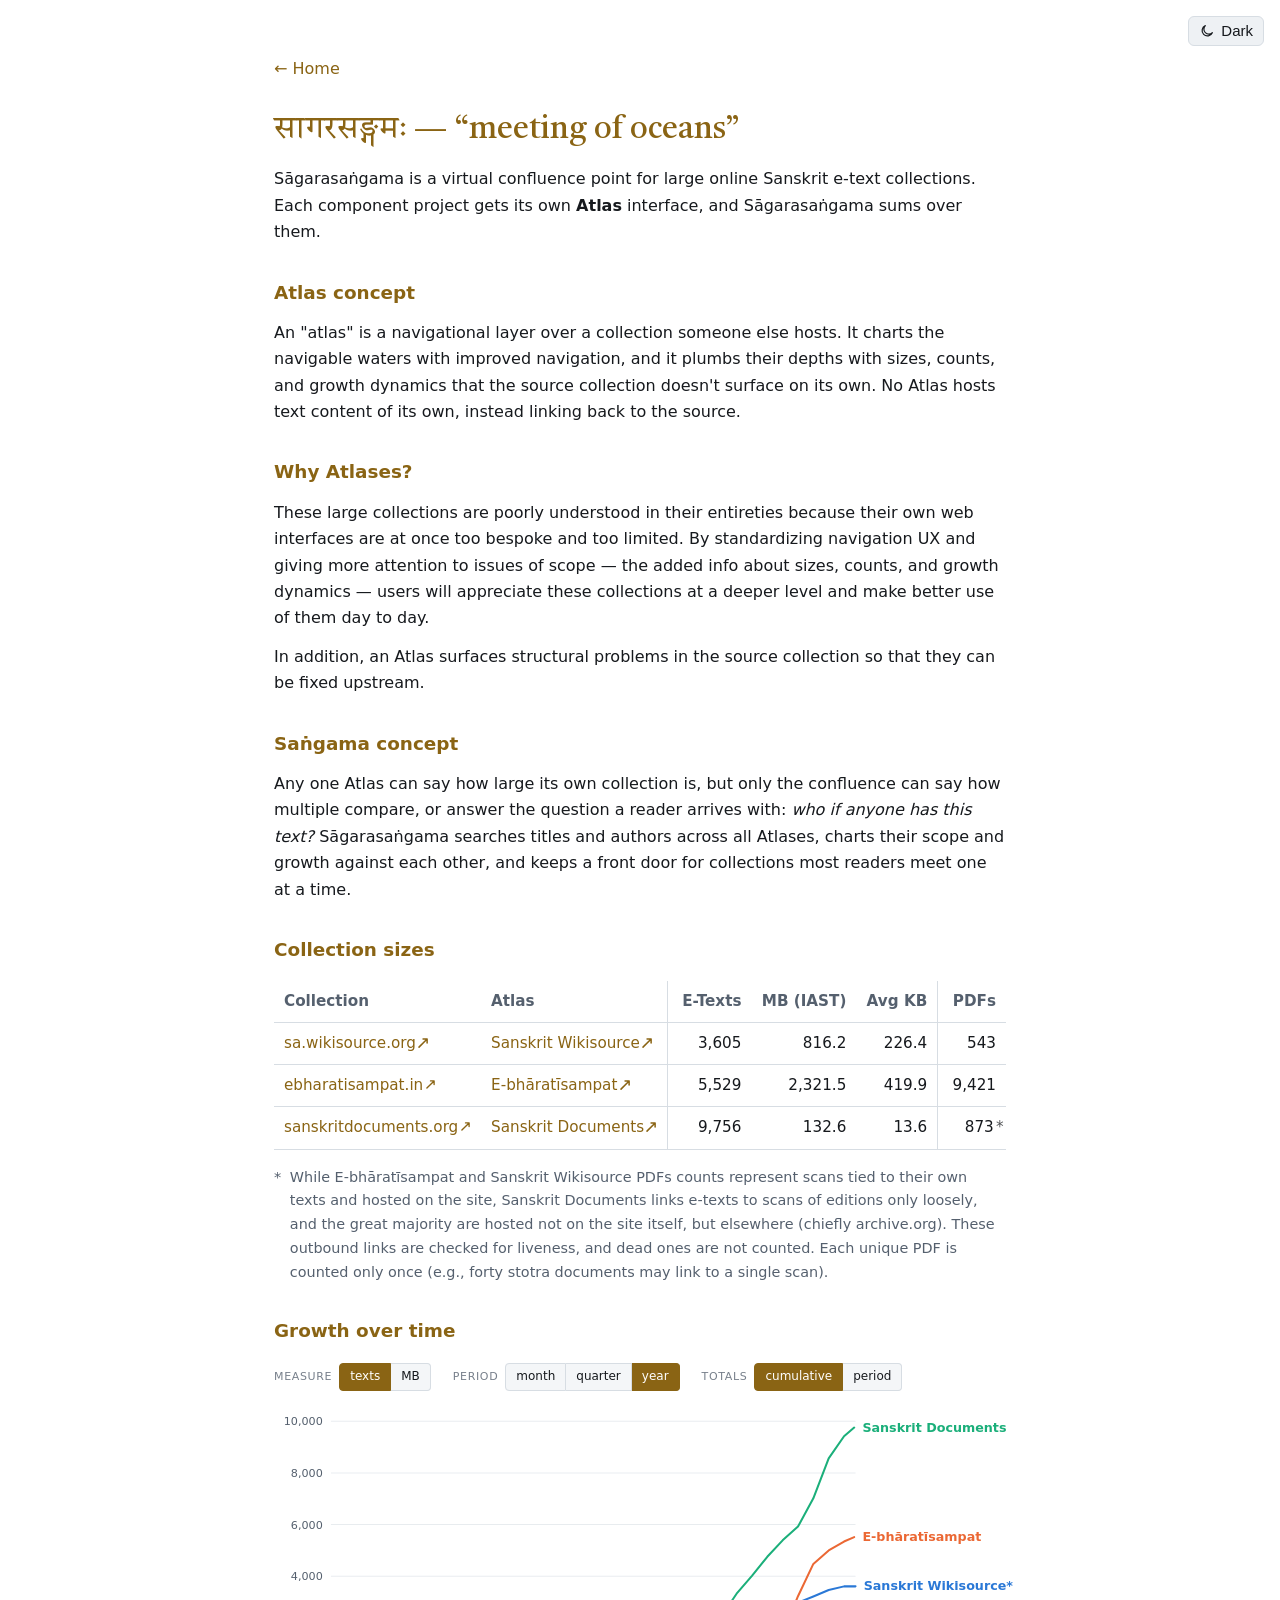
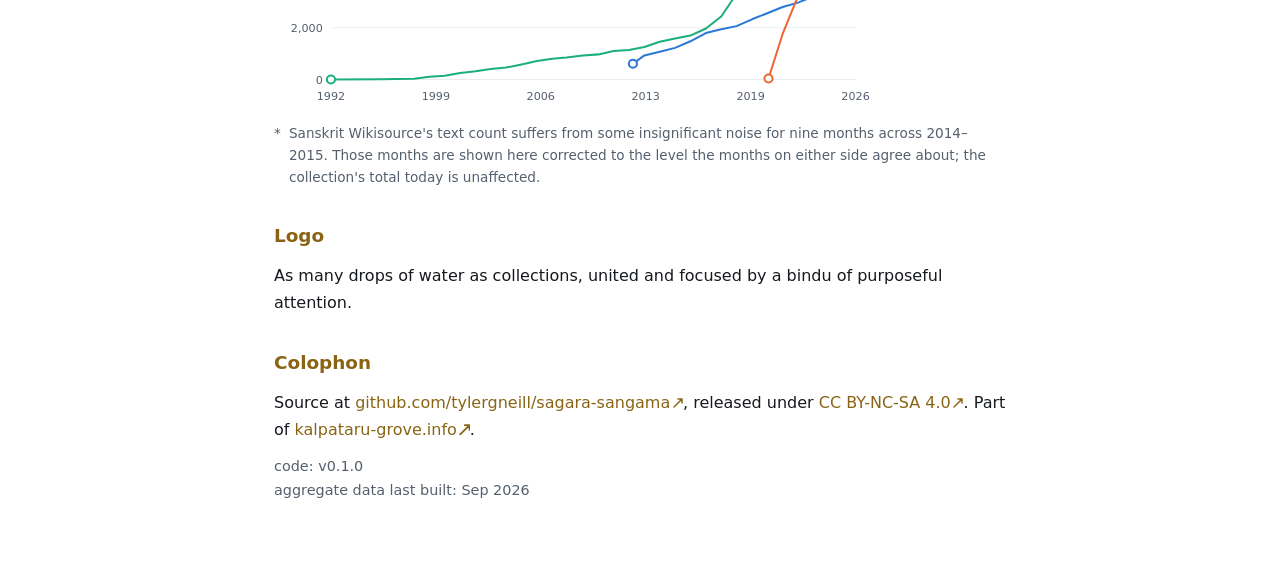
==== docs/about.html @ 2665d565 "sagara-sangama: initial public release (v0) The confluence -- a unified index over the Atlases.  Squ" ====
<!doctype html>
<html lang="en">
<head>
  <meta charset="utf-8" />
  <meta name="viewport" content="width=device-width, initial-scale=1" />
  <title>About — Sāgarasaṅgama</title>
  <link rel="icon" href="./assets/favicon.svg" type="image/svg+xml" />
  <!-- See index.html: same three subsets, since the gloss heading here is
       Devanagari and the headings carry IAST diacritics. -->
  <link rel="preload" as="font" type="font/woff2" crossorigin
        href="./assets/fonts/tiro-devanagari-sanskrit-latin.woff2" />
  <link rel="preload" as="font" type="font/woff2" crossorigin
        href="./assets/fonts/tiro-devanagari-sanskrit-latin-ext.woff2" />
  <link rel="preload" as="font" type="font/woff2" crossorigin
        href="./assets/fonts/tiro-devanagari-sanskrit-devanagari.woff2" />
  <link rel="stylesheet" href="./styles.css" />
  <script>
    // Set before first paint, or the page flashes the wrong theme. Light is
    // the default: a first-time visitor gets it whatever prefers-color-scheme
    // says, and only a previous explicit choice overrides it. The saved value
    // is checked against the three known modes, so a stale entry falls back
    // rather than leaving the page unstyled.
    (function () {
      var saved = localStorage.getItem("theme");
      var theme = ["light", "dark", "wave"].indexOf(saved) >= 0 ? saved : "light";
      document.documentElement.setAttribute("data-theme", theme);
    })();
  </script>
</head>
<body>
  <button id="themeToggle" class="theme-toggle" type="button" title="Switch theme: light, dark, wave"></button>

  <!-- Wave mode's drifting scrollwork. Empty in the other two themes, which
       leave it display:none; the two bands are one tile at different scales
       and speeds. Decorative, hence aria-hidden. -->
  <div class="wave-field" aria-hidden="true">
    <div class="wave-band wave-band--near"></div>
    <div class="wave-band wave-band--far"></div>
  </div>

  <div class="about-wrap">
    <a class="back" href="./index.html">← Home</a>

    <!-- The gloss carries the heading: with "About" gone it is the page's
         only h1, so the outline keeps a top-level heading. -->
    <h1 class="gloss">सागरसङ्गमः — “meeting of oceans”</h1>

    <p>
      Sāgarasaṅgama is a virtual confluence point for large online Sanskrit
      e-text collections. Each component project gets its own <strong>Atlas</strong>
      interface, and Sāgarasaṅgama sums over them.
    </p>

    <h2>Atlas concept</h2>
    <p>
      An "atlas" is a navigational layer over a collection someone else hosts.
      It charts the navigable waters with improved navigation,
      and it plumbs their depths
      with sizes, counts, and growth dynamics that the source collection doesn't surface on its own.
      No Atlas hosts text content of its own, instead linking back to the source.
    </p>

    <h2>Why Atlases?</h2>
    <p>
      These large collections are poorly understood in their entireties
      because their own web interfaces are at once too bespoke and too limited.
      By standardizing navigation UX and giving more attention to issues of scope —
      the added info about sizes, counts, and growth dynamics —
      users will appreciate these collections at a deeper level and make better use of them day to day.
    </p>
    <p>
      In addition, an Atlas surfaces structural problems in the source collection so that they can be fixed upstream.
    </p>

    <h2>Saṅgama concept</h2>
    <p>
      Any one Atlas can say how large its own collection is,
      but only the confluence can say how multiple compare,
      or answer the question a reader arrives with:
      <em>who if anyone has this text?</em>
      Sāgarasaṅgama searches titles and authors across all Atlases,
      charts their scope and growth against each other,
      and keeps a front door for collections most readers meet one at a time.
    </p>

    <h2>Collection sizes</h2>
    <table>
      <thead>
        <tr>
          <th>Collection</th><th>Atlas</th>
          <th class="num group-start">E-Texts</th>
          <th class="num">MB (IAST)</th>
          <th class="num">Avg KB</th>
          <th class="num group-start">PDFs</th>
        </tr>
      </thead>
      <tbody>
        <tr data-slug="sanskrit-wikisource-atlas">
          <td><a href="https://sa.wikisource.org" target="_blank" rel="noopener">sa.wikisource.org</a></td>
          <td><a href="https://tylergneill.github.io/sanskrit-wikisource-atlas" target="_blank" rel="noopener">Sanskrit Wikisource</a></td>
          <td class="num t-texts group-start"></td>
          <td class="num t-mb"></td>
          <td class="num t-avg"></td>
          <td class="num t-pdf group-start"></td>
        </tr>
        <tr data-slug="e-bharatisampat-atlas">
          <td><a href="https://ebharatisampat.in" target="_blank" rel="noopener">ebharatisampat.in</a></td>
          <td><a href="https://tylergneill.github.io/e-bharatisampat-atlas" target="_blank" rel="noopener">E-bhāratīsampat</a></td>
          <td class="num t-texts group-start"></td>
          <td class="num t-mb"></td>
          <td class="num t-avg"></td>
          <td class="num t-pdf group-start"></td>
        </tr>
        <tr data-slug="sanskrit-documents-atlas">
          <td><a href="https://sanskritdocuments.org" target="_blank" rel="noopener">sanskritdocuments.org</a></td>
          <td><a href="https://tylergneill.github.io/sanskrit-documents-atlas" target="_blank" rel="noopener">Sanskrit Documents</a></td>
          <td class="num t-texts group-start"></td>
          <td class="num t-mb"></td>
          <td class="num t-avg"></td>
          <td class="num t-pdf group-start"></td>
        </tr>
      </tbody>
    </table>
    <p class="muted note-marked">
      <span class="g-note-mark" aria-hidden="true">*</span>While E-bhāratīsampat and Sanskrit Wikisource PDFs counts
      represent scans tied to their own texts and hosted on the site,
      Sanskrit Documents links e-texts to scans of editions only loosely,
      and the great majority are hosted not on the site itself,
      but elsewhere (chiefly archive.org).
      These outbound links are checked for liveness, and dead ones are not counted.
      Each unique PDF is counted only once (e.g., forty stotra documents may link to a single scan).
    </p>

    <h2>Growth over time</h2>

    <div id="growthControls" class="g-controls">
      <span class="g-ctl-group">
        <span class="g-ctl-label" id="growthMeasureLabel">measure</span>
        <span class="g-switch" role="group" aria-labelledby="growthMeasureLabel">
          <button type="button" class="g-switch-btn" data-axis="metric" data-value="texts"
                  title="Plot the number of texts">texts</button><button
                  type="button" class="g-switch-btn" data-axis="metric" data-value="bytes"
                  title="Plot size in megabytes instead of a text count">MB</button>
        </span>
      </span>
      <span class="g-ctl-group">
        <span class="g-ctl-label" id="growthPeriodLabel">period</span>
        <span class="g-switch" role="group" aria-labelledby="growthPeriodLabel">
          <button type="button" class="g-switch-btn" data-axis="granularity" data-value="1"
                  title="One point per month — the finest grain, and the noisiest">month</button><button
                  type="button" class="g-switch-btn" data-axis="granularity" data-value="3"
                  title="One point per quarter">quarter</button><button
                  type="button" class="g-switch-btn" data-axis="granularity" data-value="12"
                  title="One point per year — the smoothest reading of the trend">year</button>
        </span>
      </span>
      <span class="g-ctl-group">
        <span class="g-ctl-label" id="growthTotalsLabel">totals</span>
        <span class="g-switch" role="group" aria-labelledby="growthTotalsLabel">
          <button type="button" class="g-switch-btn" data-axis="mode" data-value="cumulative"
                  title="Running totals — how much each collection holds as of each point">cumulative</button><button
                  type="button" class="g-switch-btn" data-axis="mode" data-value="added"
                  title="What arrived in each period on its own, rather than the running total">period</button>
        </span>
      </span>
    </div>

    <div id="growthChart" class="g-chart">Loading…</div>

    <p class="g-note">
      <span class="g-note-mark" aria-hidden="true">*</span>Sanskrit Wikisource's text count
      suffers from some insignificant noise for nine months across 2014–2015.
      Those months are shown here corrected to the level the months on either side agree about; the
      collection's total today is unaffected.
    </p>


    <h2>Logo</h2>
    <p>
      As many drops of water as collections, united and focused by a bindu of
      purposeful attention.
    </p>

    <h2>Colophon</h2>
    <p>
      Source at <a href="https://github.com/tylergneill/sagara-sangama" target="_blank" rel="noopener">github.com/tylergneill/sagara-sangama</a>,
      released under <a href="https://creativecommons.org/licenses/by-nc-sa/4.0/deed.en" target="_blank" rel="noopener">CC BY-NC-SA 4.0</a>.
      Part of <a href="https://kalpataru-grove.info" target="_blank" rel="noopener">kalpataru-grove.info</a>.
    </p>
    <p class="muted">
      <!-- Filled by version.js (code) and counts.js (data date). Both stay
           empty if their source can't be read, rather than showing a guess. -->
      code: <span id="appVersion"></span><br />
      <span id="dataDate"></span>
    </p>
  </div>

  <script src="./theme.js"></script>
  <script src="./version.js"></script>
  <script src="./counts.js"></script>
  <script src="./growth.js"></script>
  <script src="./local-links.js"></script>
</body>
</html>
---- docs/styles.css ----
/* Sāgarasaṅgama portal.

   Variable names follow the Atlases' styles.css so the family reads as one
   system, but the default differs: this page opens light, so light is the
   base :root and dark overrides under [data-theme="dark"]. The toggle in each
   page's <head> sets that attribute before first paint. A third mode,
   [data-theme="wave"], sets dark's ink on a cerulean ground under a drifting
   band of foliate scrollwork -- see the wave-mode section at the foot of
   this file.

   Putting light in the bare :root means anything that renders before the
   script runs -- or with JavaScript off entirely -- gets the default face
   rather than a mode nobody chose.

   Teal and gold are the logo's own colours (see generate_logo.py).  Gold is
   darkened for light mode -- #C89B3C is tuned against near-black and drops
   below usable contrast on white. */

/* Tiro Devanagari Sanskrit, self-hosted from assets/fonts/ (OFL, see OFL.txt
   there). Served from our own origin rather than fonts.googleapis.com so a
   cold load does not wait on a third-party stylesheet and then a second hop to
   fonts.gstatic.com before it can paint in the real face -- that gap is what
   made the wordmark flash Georgia on every hard refresh. Both pages preload
   the three subsets they actually render.

   Roman only: nothing sets font-style: italic on --serif, so the italics are
   not downloaded. Subsets are Google's own split -- the browser fetches by
   unicode-range, so a Latin-only page never pulls the 117K devanagari file.
   font-display: swap still applies, but with the file same-origin and
   preloaded it normally arrives before first paint, so nothing swaps. */
@font-face{
  font-family: "Tiro Devanagari Sanskrit";
  font-style: normal;
  font-weight: 400;
  font-display: swap;
  src: url("./assets/fonts/tiro-devanagari-sanskrit-devanagari.woff2") format("woff2");
  unicode-range: U+0900-097F, U+1CD0-1CF9, U+200C-200D, U+20A8, U+20B9, U+20F0,
                 U+25CC, U+A830-A839, U+A8E0-A8FF, U+11B00-11B09;
}
@font-face{
  font-family: "Tiro Devanagari Sanskrit";
  font-style: normal;
  font-weight: 400;
  font-display: swap;
  src: url("./assets/fonts/tiro-devanagari-sanskrit-latin-ext.woff2") format("woff2");
  unicode-range: U+0100-02BA, U+02BD-02C5, U+02C7-02CC, U+02CE-02D7, U+02DD-02FF,
                 U+0304, U+0308, U+0329, U+1D00-1DBF, U+1E00-1E9F, U+1EF2-1EFF,
                 U+2020, U+20A0-20AB, U+20AD-20C0, U+2113, U+2C60-2C7F, U+A720-A7FF;
}
@font-face{
  font-family: "Tiro Devanagari Sanskrit";
  font-style: normal;
  font-weight: 400;
  font-display: swap;
  src: url("./assets/fonts/tiro-devanagari-sanskrit-latin.woff2") format("woff2");
  unicode-range: U+0000-00FF, U+0131, U+0152-0153, U+02BB-02BC, U+02C6, U+02DA,
                 U+02DC, U+0304, U+0308, U+0329, U+2000-206F, U+20AC, U+2122,
                 U+2191, U+2193, U+2212, U+2215, U+FEFF, U+FFFD;
}

:root{
  /* Display face for the wordmark, the Devanagari, and headings. Covers both
     scripts; the fallbacks matter for the moment before the webfont resolves
     and if the files are missing. */
  --serif: "Tiro Devanagari Sanskrit", Georgia, "Iowan Old Style",
           "Times New Roman", serif;

  --bg: #ffffff;
  --panel: #f4f6f8;
  --panel2: #eef1f4;
  --text: #16191d;
  --muted: #55606e;
  --border: #d7dde3;
  --accent: #8a6414;          /* gold, darkened for contrast on white */
  --accent-hover: #6d4e0f;
  --teal: #0F766E;            /* the logo's teal, which works as-is on white */
  --rule: #d7dde3;
}

:root[data-theme="dark"]{
  --bg: #0b0d10;
  --panel: #10141a;
  --panel2: #0f1318;
  --text: #e6e6e6;
  --muted: #a8b3c2;
  --border: #222b36;
  --accent: #C89B3C;          /* the logo's gold */
  --accent-hover: #e0b45a;
  --teal: #14a89c;            /* lifted from the logo's #0F766E, which is too
                                 dark to read as text on near-black */
  --rule: #222b36;
}

/* Wave: a night-sea cerulean, deeper and bluer than dark mode's neutral
   near-black, so the scrollwork behind the page reads as ornament on water
   rather than as noise on grey. Gold warms a step to hold its own against the
   blue surround. Gold and teal are dark mode's, not third values: dark
   already solved both for a dark ground -- the logo's gold as-is, and its
   teal lifted for legibility -- and both hold up here (6.89:1 and 5.97:1 on
   this background). Inventing a warmer gold and a cerulean for wave alone
   only pulled the Devanagari and the links further from the logo's own two
   colours than dark already does, for no legibility gain. */
:root[data-theme="wave"]{
  --bg: #071a2b;
  --panel: #0d2842;
  --panel2: #0a2137;
  --text: #e8f2fa;
  --muted: #9dc0d8;
  --border: #17456b;
  --accent: #C89B3C;          /* the logo's gold, as in dark -- see above */
  --accent-hover: #e0b45a;
  --teal: #14a89c;            /* dark mode's lift, likewise */
  --rule: #17456b;

  /* The ornament: its ink, how strongly it shows, and the two radii and two
     periods of the circle it travels. Collected here so the whole effect can
     be tuned in one place. Sweep is the horizontal radius, rise the vertical;
     rise is the smaller of the two on both bands, which is what keeps the path
     a flattened ellipse rather than a round orbit. */
  --scroll-ink: #2f7fb8;
  --scroll-opacity: 0.30;
  --scroll-opacity-far: 0.17;
  --scroll-sweep: 26px;
  --scroll-rise: 2.25px;
  --scroll-rise-far: 1.5px;
  --scroll-period: 19s;
  --scroll-period-far: 31s;
}

* { box-sizing: border-box; }

/* No rubber-band past the content on touch devices. */
html{ overscroll-behavior-y: none; }

body{
  margin: 0;
  /* 100vh on iOS means the viewport with the URL bar RETRACTED, which is
     taller than what is actually visible -- so a page that exactly fits still
     scrolls into dead space. dvh tracks the visible area instead; vh stays as
     the fallback for browsers without it. */
  min-height: 100vh;
  min-height: 100dvh;
  font-family: ui-sans-serif, system-ui, -apple-system, Segoe UI, Roboto, Arial,
               "Apple Color Emoji", "Segoe UI Emoji";
  background: var(--bg);
  color: var(--text);
  display: flex;
  flex-direction: column;
}

a { color: var(--accent); text-decoration: none; }
a:hover { color: var(--accent-hover); text-decoration: underline; }

/* === External link icon ===
   Copied from the Atlases' styles.css so the family marks outbound links the
   same way. A mask rather than an <img>, so it inherits the link's colour. */
a[target="_blank"]::after{
  content: "";
  display: inline-block;
  width: 0.65em;
  height: 0.65em;
  margin-left: 0.15em;
  vertical-align: middle;
  position: relative;
  top: -0.05em;
  background-color: currentColor;
  -webkit-mask-image: url("data:image/svg+xml,%3Csvg viewBox='0 0 10 10' xmlns='http://www.w3.org/2000/svg'%3E%3Cpath d='M1 9 L9 1 M5 1 L9 1 L9 5' stroke='black' stroke-width='1.5' fill='none' stroke-linecap='round' stroke-linejoin='round'/%3E%3C/svg%3E");
  mask-image: url("data:image/svg+xml,%3Csvg viewBox='0 0 10 10' xmlns='http://www.w3.org/2000/svg'%3E%3Cpath d='M1 9 L9 1 M5 1 L9 1 L9 5' stroke='black' stroke-width='1.5' fill='none' stroke-linecap='round' stroke-linejoin='round'/%3E%3C/svg%3E");
  -webkit-mask-size: contain;
  mask-size: contain;
  -webkit-mask-repeat: no-repeat;
  mask-repeat: no-repeat;
}

/* ---------------------------------------------------------------- toggle */
/* The two corner chips: About at top-left, the theme toggle at top-right.
   One rule so they stay the same box -- same padding, radius and border --
   and the top edge reads as a matched pair rather than two stray controls. */
.corner-link,
.theme-toggle{
  position: absolute;
  top: 16px;
  background: var(--panel2);
  color: var(--text);
  border: 1px solid var(--border);
  padding: 4px 10px;
  border-radius: 6px;
  cursor: pointer;
  font-size: 15px;
  line-height: 1.3;
  white-space: nowrap;
  display: inline-flex;
  align-items: center;
  gap: 6px;
}
.theme-toggle{ right: 16px; }
.corner-link{
  left: 16px;
  text-decoration: none;
}
.corner-link:hover,
.theme-toggle:hover{ border-color: var(--accent); }

/* ------------------------------------------------------------------ page */
.portal{
  flex: 1;
  display: flex;
  flex-direction: column;
  align-items: center;
  justify-content: center;
  padding: 48px 24px 32px;
  text-align: center;
}

/* Tiro Devanagari Sanskrit carries Latin as well as Devanagari, so the
   wordmark's IAST diacritics and the Devanagari line share one voice rather
   than pairing a Latin serif against a separate Indic face. */
.wordmark{
  font-family: var(--serif);
  font-weight: 400;
  font-size: clamp(2.1rem, 5.6vw, 3.2rem);
  margin: 0;
  letter-spacing: 0.01em;
  line-height: 1.25;
}

.devanagari{
  font-family: var(--serif);
  font-size: clamp(1.6rem, 4.2vw, 2.3rem);
  margin: 10px 0 0;
  font-weight: 400;
  line-height: 1.5;    /* Devanagari needs headroom for its matras */
}

/* The two members of the compound, split at the sandhi boundary -- the logo's
   own two colours, teal for the ocean half and gold for the meeting half. */
.dev-a{ color: var(--teal); }
.dev-b{ color: var(--accent); }

.tagline{
  color: var(--muted);
  margin: 10px 0 0;
  font-size: 1.05rem;
  text-wrap: balance;   /* if it wraps anyway, keep the lines even */
}

/* One line on desktop; the newline either side of the <br> collapses to a
   space when it is hidden. Shown again at the mobile breakpoint below. */
.tagline-break{ display: none; }

/* ----------------------------------------------------- portal search bar */
/* The way in to search.html, below the constellation and the total count --
   Wikipedia's own order, where the mark and the per-language counts come
   first and the box sits under them. Understated: muted border, no fill, and
   it takes the accent only when focused. Narrower than the constellation on
   purpose, so it reads as one control rather than a third band of content. */
.portal-search{
  /* Sits below the constellation and the total, so the page reads
     logo -> what is here -> how to look through it. The gap is larger than
     the one above the total because this opens a new band rather than
     continuing that one. */
  margin: 30px auto 0;
  display: flex;
  align-items: center;
  gap: 8px;
  width: min(100%, 460px);
  position: relative;
}

.portal-search-icon{
  position: absolute;
  left: 12px;
  width: 15px;
  height: 15px;
  pointer-events: none;
  opacity: 0.5;
  background: currentColor;
  color: var(--muted);
  -webkit-mask: no-repeat center / contain
    url("data:image/svg+xml,%3Csvg xmlns='http://www.w3.org/2000/svg' viewBox='0 0 24 24' fill='none' stroke='black' stroke-width='2.2' stroke-linecap='round'%3E%3Ccircle cx='11' cy='11' r='7'/%3E%3Cpath d='M20 20l-3.6-3.6'/%3E%3C/svg%3E");
  mask: no-repeat center / contain
    url("data:image/svg+xml,%3Csvg xmlns='http://www.w3.org/2000/svg' viewBox='0 0 24 24' fill='none' stroke='black' stroke-width='2.2' stroke-linecap='round'%3E%3Ccircle cx='11' cy='11' r='7'/%3E%3Cpath d='M20 20l-3.6-3.6'/%3E%3C/svg%3E");
}

.portal-search-input{
  flex: 1;
  min-width: 0;
  font-family: inherit;
  font-size: 0.92rem;
  color: var(--text);
  background: var(--bg);
  border: 1px solid var(--border);
  border-radius: 999px;
  padding: 9px 14px 9px 34px;
}
.portal-search-input:focus{
  outline: none;
  border-color: var(--accent);
}
.portal-search-input::-webkit-search-decoration,
.portal-search-input::-webkit-search-cancel-button{ -webkit-appearance: none; }

.portal-search-go{
  font-family: inherit;
  font-size: 0.85rem;
  color: var(--muted);
  background: var(--panel2);
  border: 1px solid var(--border);
  border-radius: 999px;
  padding: 8px 16px;
  cursor: pointer;
  white-space: nowrap;
}
.portal-search-go:hover{
  color: var(--accent);
  border-color: var(--accent);
}

/* ------------------------------------------------- logo + fanned atlases */
/* Desktop: a 3-column grid. The logo sits in the centre cell spanning all
   three rows; the Atlas links take the cells at 12, 4 and 8 o'clock, matching
   where the three petals actually point (rotations of 180/300/420 degrees in
   the SVG's y-down frame). */
.constellation{
  margin: 32px 0 8px;
  display: grid;
  /* Side columns get equal fixed-ish share so the two flanking Atlases wrap
     the same way as each other; the centre column takes only what the logo
     needs. */
  grid-template-columns: minmax(0, 1fr) auto minmax(0, 1fr);
  grid-template-rows: auto auto auto;
  align-items: center;
  gap: 4px 28px;
  max-width: 1080px;   /* the link+source pairs are wide; keep them off the logo */
  width: 100%;
}

/* The logo takes the middle row of the centre column only. Row 1 above it
   belongs to the 12 o'clock Atlas, row 3 below stays empty so the left/right
   links centre on the logo rather than on the whole block. */
.logo{
  grid-column: 2;
  grid-row: 2;
  display: block;         /* an <img> is inline by default; block kills the
                             baseline gap under it */
  width: clamp(150px, 26vw, 230px);
  height: auto;
  justify-self: center;   /* the centre cell is wider than the logo */
}

.atlas--top   { grid-column: 2; grid-row: 1; }
.atlas--right { grid-column: 3; grid-row: 2; text-align: left; }
.atlas--left  { grid-column: 1; grid-row: 2; text-align: right; }

.atlas{ padding: 8px 0; }

/* Two rows: the two links, then the two facts. Each row wraps rather than
   overflowing, and inherits its column's alignment (right / centre / left)
   from .atlas, so the rows stay flush with the edge facing the logo. */
.atlas-links,
.atlas-meta{
  display: flex;
  flex-wrap: wrap;
  align-items: baseline;
  gap: 4px 10px;
}
.atlas--top   .atlas-links, .atlas--top   .atlas-meta{ justify-content: center; }
.atlas--right .atlas-links, .atlas--right .atlas-meta{ justify-content: flex-start; }
.atlas--left  .atlas-links, .atlas--left  .atlas-meta{ justify-content: flex-end; }

/* Both children ship empty and are filled by counts.js after first paint, so
   without a reserved height this row collapses and everything below it jumps
   down when the JSON lands. One count line plus the smaller date line. */
.atlas-meta{ margin-top: 3px; min-height: 2.05em; }

.atlas-name{
  font-size: clamp(1.05rem, 2.4vw, 1.35rem);
  font-weight: 600;
  color: var(--accent);
}
.atlas-name:hover{ color: var(--accent-hover); }

/* The external collection, distinguished from the Atlas by both colour and
   size -- it is where the text lives, not the interface over it. */
.atlas-source{
  font-size: 0.95rem;   /* ".org" is a small target; don't shrink it further */
  color: var(--teal);
}
.atlas-source:hover{ color: var(--teal); text-decoration: underline; }

.atlas-count{
  color: var(--muted);
  font-size: 0.95rem;
}
/* Figures lifted out of the muted units around them, same as the total. */
.atlas-count strong{ color: var(--text); font-weight: 600; }

/* Quieter than the count: currency is context, not the headline figure. */
.atlas-date{
  color: var(--muted);
  font-size: 0.78rem;
  opacity: 0.8;
}

/* ------------------------------------------------------------- the total */
/* The corpus total, folded into the tagline as a parenthetical rather than
   standing as its own line under the constellation. It is a fact about the
   collections the tagline just named, so it reads as an aside there, and the
   page saves a whole band of vertical space. Slightly dimmer than the tagline
   around it so it stays subordinate to the sentence it sits inside; the
   number itself takes the body colour, as it did on its own line. */
.tagline-total{ opacity: 0.8; white-space: nowrap; }
.tagline-total strong{ color: var(--text); font-weight: 600; }

/* ---------------------------------------------------------- bottom links */
.bottom-links{
  display: flex;
  align-items: center;
  gap: 14px;
  flex-wrap: wrap;
  justify-content: center;
  font-size: 0.95rem;
}
.bottom-links .sep{ color: var(--muted); opacity: 0.6; }

/* ------------------------------------------------------------- about page */
.about-wrap{
  flex: 1;
  width: 100%;
  max-width: 780px;
  margin: 0 auto;
  padding: 56px 24px 48px;
  line-height: 1.65;
}
.about-wrap h1{
  font-family: var(--serif);
  font-weight: 400;
  font-size: 2rem;
  margin: 0 0 8px;
}
.about-wrap h2{
  font-size: 1.15rem;
  margin: 32px 0 8px;
  color: var(--accent);
}
.about-wrap p{ margin: 12px 0; }
.about-wrap table{
  width: 100%;
  border-collapse: collapse;
  margin: 16px 0;
  font-size: 0.95rem;
}
.about-wrap th, .about-wrap td{
  text-align: left;
  padding: 8px 10px;
  border-bottom: 1px solid var(--border);
}
.about-wrap th{ color: var(--muted); font-weight: 600; }
.about-wrap td.num{ text-align: right; font-variant-numeric: tabular-nums; }
/* Headers right-align with their figures -- the decimal points line up down
   the column, and a centred header over them only reads as misaligned. */
.about-wrap th.num{ text-align: right; }

/* Rules before Texts and before PDFs, separating the identity columns, the
   figures, and the scan count -- so it is clear which numbers the sizes
   describe. */
.about-wrap th.group-start,
.about-wrap td.group-start{
  border-left: 1px solid var(--border);
  padding-left: 14px;
}
/* Not-yet-published figures, dimmed so they read as absent rather than as a
   value competing with the real numbers. */
.about-wrap td.none{ color: var(--muted); opacity: 0.55; }
.about-wrap .back{ display: inline-block; margin-bottom: 24px; }
.about-wrap .muted{ color: var(--muted); font-size: 0.9rem; }
/* The name and its gloss, which is the page's heading now that "About" is
   gone. Sized here rather than inheriting .about-wrap h1, since this rule
   comes later and would otherwise only override the colour. Devanagari needs
   more line headroom than the Latin h1 allowed. */
.about-wrap .gloss{
  color: var(--accent);
  font-size: 2rem;
  line-height: 1.5;
}

/* ------------------------------------------------------------------ small */
/* Below 720px the fan collapses to a single column: the logo first, then the
   three Atlases stacked. Absolute bearings stop meaning anything on a phone. */
@media (max-width: 720px){
  .constellation{
    grid-template-columns: 1fr;
    grid-template-rows: none;
    gap: 4px;
  }
  /* Tight junction between the logo and the first Atlas: this is the gap that
     decides whether the whole page clears an iPhone viewport without scroll. */
  .logo{
    grid-column: 1;
    grid-row: 1;
    margin: 0 auto;
    width: clamp(120px, 34vw, 150px);
  }
  .atlas{ padding: 4px 0; }
  .atlas--top, .atlas--right, .atlas--left{
    grid-column: 1;
    grid-row: auto;
    text-align: center;
  }
  /* The rows are flex containers, so their justify-content beats text-align --
     centre them explicitly or each Atlas keeps its desktop edge alignment. */
  .atlas--top .atlas-links,   .atlas--top .atlas-meta,
  .atlas--right .atlas-links, .atlas--right .atlas-meta,
  .atlas--left .atlas-links,  .atlas--left .atlas-meta{
    justify-content: center;
  }

  .portal{ padding: 48px 20px 24px; }
  .constellation{ margin-top: 12px; margin-bottom: 0; }
  /* The tagline's parenthetical total is the one part that may not fit beside
     its sentence on a narrow screen; nowrap keeps "(19,052 texts)" whole and
     lets it wrap as a unit to the next line. */
  .portal-search{ margin-top: 18px; }
}

/* Top-align only when the stacked column is actually taller than the viewport.
   Keying this to width alone punished a narrow-but-tall window: it got the
   phone's tight top margin while still having room to centre comfortably.
   The padding has to clear the absolutely-positioned toggle either way. */
@media (max-width: 720px) and (max-height: 780px){
  .portal{
    justify-content: flex-start;
    padding: 52px 20px 28px;
  }
}

/* The tagline breaks at its phrase boundary as soon as it stops fitting on
   one comfortable line -- a wider bound than the layout breakpoint, since the
   sentence runs out of room before the fan does. */
@media (max-width: 860px){
  .tagline-break{ display: inline; }
}

/* ------------------------------------------------------- growth chart */
/* The About page's three-series line chart (docs/growth.js). Controls, chart,
   legend and note; the series colours live in the JS, since they are chosen
   per theme and applied to SVG attributes. */

/* The growth toolbar, matching EBS Atlas's .gb-controls. The row gap has to
   clear the 22px between groups: a legend sitting closer to the controls than
   the controls sit to each other reads as part of the same row. */
.g-controls{
  display: flex;
  flex-wrap: wrap;
  align-items: center;
  gap: 6px 22px;
  margin: 16px 0 14px;
}
.g-ctl-group{ display: inline-flex; align-items: center; gap: 7px; }
/* Small caps set well off the surface, so the label names its switch without
   competing with it. A two-word label breaking mid-group would make that group
   taller than its neighbours and push the row out of alignment; the row wraps
   between groups instead. */
.g-ctl-label{
  font-size: 11px;
  text-transform: uppercase;
  letter-spacing: 0.06em;
  color: var(--muted);
  opacity: 0.8;
  white-space: nowrap;
}

/* A joined segment: each button carries its own border, the shared edges
   collapse, and only the two ends are rounded. Against wave mode's scrollwork
   the segment needs a ground of its own, so it takes the panel fill rather
   than EBS's transparent one. */
.g-switch{ display: inline-flex; background: var(--panel); border-radius: 4px; }
.g-switch-btn{
  font: inherit;
  font-size: 12px;
  padding: 3px 10px;
  cursor: pointer;
  background: transparent;
  color: inherit;
  border: 1px solid var(--border);
}
.g-switch-btn:first-child{ border-radius: 4px 0 0 4px; }
.g-switch-btn:last-child{ border-radius: 0 4px 4px 0; }
.g-switch-btn + .g-switch-btn{ border-left: none; }
.g-switch-btn:hover{ background: color-mix(in srgb, currentColor 8%, transparent); }
/* EBS hardcodes #fff on the active segment; here the accent is a light gold in
   the dark and wave themes, so the label takes the page ground instead -- dark
   on gold there, white-on-gold in light. */
.g-switch-btn.g-on{
  background: var(--accent);
  border-color: var(--accent);
  color: var(--bg);
}

.g-chart{ position: relative; margin: 4px 0 10px; }
.g-svg{ width: 100%; height: auto; display: block; overflow: visible; }

/* Recessive, one step off the surface -- the data is the ink here. */
.g-grid{ stroke: var(--rule); stroke-width: 1; opacity: 0.55; }
.g-axis-label{ fill: var(--muted); font-size: 11px; font-variant-numeric: tabular-nums; }
/* The direct labels carry identity in the crowded period view, where three
   lines converge and the stack is tight, so they are sized to be read rather
   than to be small -- 11px lost against wave mode's scrollwork. The paint
   order stroke lays a ground the width of the glyphs themselves, which keeps
   them legible over the ornament without a box to align. */
.g-end-label{
  font-size: 12.5px;
  font-weight: 700;
  paint-order: stroke;
  stroke: var(--bg);
  stroke-width: 3px;
  stroke-linejoin: round;
  cursor: pointer;
}
.g-end-label:hover{ text-decoration: underline; }
/* A switched-off series has no line to sit on, so its label parks below the
   others, dimmed -- the one thing left to click to bring it back. */
.g-end-off{ opacity: 0.45; font-weight: 600; }
/* The crosshair and its dots are drawn after the start handles and so sit on
   top of them; they take no pointer events, or a dot parked over a handle
   would swallow the click that anchors the axis. */
.g-crosshair{ stroke: var(--muted); stroke-width: 1; opacity: 0.5; pointer-events: none; }
/* A surface-coloured ring keeps a marker legible where two lines overlap. */
.g-dot{ stroke: var(--bg); stroke-width: 2; pointer-events: none; }

/* The start-of-series handle. Hollow at rest so it reads as a mark on the
   line rather than a data point, and filled once the axis is anchored to it. */
.g-start{
  fill: var(--bg);
  stroke-width: 2;
  pointer-events: none;
  transition: r 90ms ease-out;
}
/* Armed by proximity, not by hover: growth.js adds these to whichever handle
   is nearest the pointer within its grab radius. Neither shape takes pointer
   events, so nothing here depends on the cursor being over them.

   The halo is the signal that the snap has happened -- it blooms from nothing
   to a wide soft disc in the series colour, which reads at the edge of vision
   while the pointer is still travelling. The ring's own growth is the
   confirmation once the eye arrives. */
.g-start-halo{
  opacity: 0;
  pointer-events: none;
  transition: opacity 110ms ease-out, r 110ms ease-out;
}
.g-start-halo-on{ opacity: 0.28; r: 20; }
.g-start-near{ r: 7; stroke-width: 3; }

.g-tip{
  position: absolute;
  pointer-events: none;
  z-index: 2;
  background: var(--panel);
  border: 1px solid var(--border);
  border-radius: 6px;
  padding: 7px 10px;
  font-size: 0.85rem;
  line-height: 1.5;
  white-space: nowrap;
  box-shadow: 0 2px 10px rgba(0, 0, 0, 0.25);
}
.g-tip-when{ color: var(--muted); margin-bottom: 3px; }
.g-tip-key{
  display: inline-block;
  width: 9px; height: 9px;
  border-radius: 2px;
  margin-right: 6px;
}

/* The caveat under the chart. Set smaller and muted: it qualifies the plot
   for a reader who looks closely, and should not compete with it. */
/* The mark hangs in the margin so the note's first line still starts on the
   text edge, with a space of its own after it -- an asterisk set tight against
   the first word reads as part of it. aria-hidden because it is a visual
   pointer back to the figure it marks, and read aloud it would only be a
   stray asterisk. */
.g-note-mark{
  display: inline-block;
  width: 1.1em;
  margin-left: -1.1em;
}
/* Both footnoted paragraphs hang their mark, so the indent has to come back
   as padding or the first line starts left of the paragraphs above it. */
.note-marked, .g-note{ padding-left: 1.1em; }

/* The asterisk on a marked figure sits off the digits and does not disturb the
   column's alignment -- the number stays where the tabular figures put it. */
.t-mark{
  display: inline-block;
  width: 0;
  padding-left: 0.15em;
  opacity: 0.75;
}
/* No measure cap: the note is a caption to the chart and runs to the same
   width, so its right edge lines up with the plot rather than breaking short
   of it. It is one short paragraph, not body copy that needs a reading
   measure. */
.g-note{
  font-size: 0.85rem;
  color: var(--muted);
  margin: 10px 0 0;
}

/* The end labels used to come off below the layout breakpoint, when a legend
   underneath still carried identity. They are now the only naming of the
   series -- and the only way to switch one back on -- so they stay, set down a
   step to keep their gutter from eating the plot on a narrow screen. */
@media (max-width: 620px){
  .g-end-label{ font-size: 11px; stroke-width: 2.5px; }
}

/* ----------------------------------------------------------- wave mode */
/* The drifting scrollwork behind the page in [data-theme="wave"].

   Two bands of the same tile (assets/scroll.svg, written by
   generate_scroll.py) at different sizes, opacities and speeds: a near band
   and a slower, fainter far one. Each travels a slow flattened circle rather
   than sliding side to side, and they circle in opposite directions on offset
   periods, so the two never line up the same way twice and the field reads as
   moving water rather than as a single sheet sliding back and forth.

   Mechanics worth knowing:

   - Fixed, not scrolled. `position: fixed` keeps the ornament still under a
     scrolling About page; a background on <body> would drag with the text and
     turn a gentle sweep into motion sickness.

   - The tile is masked, not drawn. The SVG's own stroke is currentColor,
     which a background-image cannot inherit, so the layers are painted as
     --scroll-ink and the tile is used as a mask. One asset, themeable ink,
     and no second copy of the file with a colour baked in.

   - Wider and taller than the viewport. Each layer is inset by -1.5x the
     horizontal sweep on both sides and 60px top and bottom -- comfortably more
     than the vertical rise -- so travelling the circle never exposes an edge.

   - Composited. Only transform and opacity animate, both off the main thread;
     nothing here triggers layout or paint per frame.

   - Behind everything. z-index -1 with .portal and .about-wrap given a stacking
     position, so content sits over the ornament and stays clickable. */

.wave-field{ display: none; }

:root[data-theme="wave"] .wave-field{
  display: block;
  position: fixed;
  inset: 0;
  z-index: -1;
  pointer-events: none;
  overflow: hidden;
}

.wave-band{
  position: absolute;
  /* Room to slide without ever showing an end. */
  left: calc(-1.5 * var(--scroll-sweep));
  right: calc(-1.5 * var(--scroll-sweep));
  top: -60px;
  bottom: -60px;
  background-color: var(--scroll-ink);
  -webkit-mask-image: url("./assets/scroll.svg");
  mask-image: url("./assets/scroll.svg");
  -webkit-mask-repeat: repeat;
  mask-repeat: repeat;
  will-change: transform;
}

/* The near band: larger tile, stronger ink, shorter period. */
.wave-band--near{
  opacity: var(--scroll-opacity);
  -webkit-mask-size: 260px 130px;
  mask-size: 260px 130px;
  animation: wave-sweep var(--scroll-period) linear infinite;
}

/* The far band: smaller and fainter, entering its circle at the opposite
   phase, so the two are never together. Offset half a tile vertically as well,
   so the rows of coils interleave instead of stacking. */
.wave-band--far{
  opacity: var(--scroll-opacity-far);
  -webkit-mask-size: 170px 85px;
  mask-size: 170px 85px;
  -webkit-mask-position: 40px 42px;
  mask-position: 40px 42px;
  animation: wave-sweep-far var(--scroll-period-far) linear infinite;
}

/* A circle, not a sweep. Each band travels x = sweep*sin(t), y = rise*cos(t):
   the same out-and-back left to right as before, with the vertical running a
   quarter period ahead of it. Because the two axes peak at different moments
   the path closes into an ellipse, and the tile turns through it the way a
   float rides a swell -- forward and up, forward and down -- rather than
   sliding flat with a lift at the turn.

   Sampled at sixteen stops. CSS interpolates straight lines between keyframes,
   so the path is really a polygon inscribed in the ellipse; sixteen sides pull
   it within 1.9% of the radius, half a pixel at the horizontal extremes, which
   is under what a 30%-opacity ornament can show. Eight stops leaves 7.6%, and
   the stop count costs nothing per frame -- the browser interpolates one
   transform either way -- so there is no reason to be stingy with it.

   Timing is linear, deliberately. ease-in-out is right for a sweep, where the
   ends are turning points and should slow; on a circle there are no ends, and
   easing would stall the band at the horizontal extremes and rush it through
   the vertical ones -- a wobble rather than a rotation. The circle carries its
   own easing: each axis on its own is already sinusoidal, slowest where it
   turns.

   The vertical radius is a small fraction of the horizontal -- 2.25px against
   26px, under a tenth -- so the path is a very flat ellipse. This is tuned by
   eye rather than derived: a true circle at this sweep pushes the rows of
   coils far enough up and down to read as drift, and even a tenth of the sweep
   was more roll than the ornament wanted. What survives at this amplitude is
   not a visible rise and fall but a slight wander off the horizontal, enough
   that the band never retraces the same line twice. Raise --scroll-rise to
   bring the circle back; the geometry holds at any ratio. */
@keyframes wave-sweep{
  0%, 100% { transform: translate3d(0, calc(-1 * var(--scroll-rise)), 0); }
  6.25%    { transform: translate3d(calc(0.383 * var(--scroll-sweep)), calc(-0.924 * var(--scroll-rise)), 0); }
  12.5%    { transform: translate3d(calc(0.707 * var(--scroll-sweep)), calc(-0.707 * var(--scroll-rise)), 0); }
  18.75%   { transform: translate3d(calc(0.924 * var(--scroll-sweep)), calc(-0.383 * var(--scroll-rise)), 0); }
  25%      { transform: translate3d(var(--scroll-sweep), 0, 0); }
  31.25%   { transform: translate3d(calc(0.924 * var(--scroll-sweep)), calc(0.383 * var(--scroll-rise)), 0); }
  37.5%    { transform: translate3d(calc(0.707 * var(--scroll-sweep)), calc(0.707 * var(--scroll-rise)), 0); }
  43.75%   { transform: translate3d(calc(0.383 * var(--scroll-sweep)), calc(0.924 * var(--scroll-rise)), 0); }
  50%      { transform: translate3d(0, var(--scroll-rise), 0); }
  56.25%   { transform: translate3d(calc(-0.383 * var(--scroll-sweep)), calc(0.924 * var(--scroll-rise)), 0); }
  62.5%    { transform: translate3d(calc(-0.707 * var(--scroll-sweep)), calc(0.707 * var(--scroll-rise)), 0); }
  68.75%   { transform: translate3d(calc(-0.924 * var(--scroll-sweep)), calc(0.383 * var(--scroll-rise)), 0); }
  75%      { transform: translate3d(calc(-1 * var(--scroll-sweep)), 0, 0); }
  81.25%   { transform: translate3d(calc(-0.924 * var(--scroll-sweep)), calc(-0.383 * var(--scroll-rise)), 0); }
  87.5%    { transform: translate3d(calc(-0.707 * var(--scroll-sweep)), calc(-0.707 * var(--scroll-rise)), 0); }
  93.75%   { transform: translate3d(calc(-0.383 * var(--scroll-sweep)), calc(-0.924 * var(--scroll-rise)), 0); }
}

/* The far band runs the same ellipse the other way round -- starting at the
   opposite phase and turning counter to the near one. Two layers circling in
   opposite directions on offset periods never repeat a relative position, and
   the counter-rotation reads as depth: the far water working against the near
   rather than with it. */
@keyframes wave-sweep-far{
  0%, 100% { transform: translate3d(0, var(--scroll-rise-far), 0); }
  6.25%    { transform: translate3d(calc(0.383 * var(--scroll-sweep)), calc(0.924 * var(--scroll-rise-far)), 0); }
  12.5%    { transform: translate3d(calc(0.707 * var(--scroll-sweep)), calc(0.707 * var(--scroll-rise-far)), 0); }
  18.75%   { transform: translate3d(calc(0.924 * var(--scroll-sweep)), calc(0.383 * var(--scroll-rise-far)), 0); }
  25%      { transform: translate3d(var(--scroll-sweep), 0, 0); }
  31.25%   { transform: translate3d(calc(0.924 * var(--scroll-sweep)), calc(-0.383 * var(--scroll-rise-far)), 0); }
  37.5%    { transform: translate3d(calc(0.707 * var(--scroll-sweep)), calc(-0.707 * var(--scroll-rise-far)), 0); }
  43.75%   { transform: translate3d(calc(0.383 * var(--scroll-sweep)), calc(-0.924 * var(--scroll-rise-far)), 0); }
  50%      { transform: translate3d(0, calc(-1 * var(--scroll-rise-far)), 0); }
  56.25%   { transform: translate3d(calc(-0.383 * var(--scroll-sweep)), calc(-0.924 * var(--scroll-rise-far)), 0); }
  62.5%    { transform: translate3d(calc(-0.707 * var(--scroll-sweep)), calc(-0.707 * var(--scroll-rise-far)), 0); }
  68.75%   { transform: translate3d(calc(-0.924 * var(--scroll-sweep)), calc(-0.383 * var(--scroll-rise-far)), 0); }
  75%      { transform: translate3d(calc(-1 * var(--scroll-sweep)), 0, 0); }
  81.25%   { transform: translate3d(calc(-0.924 * var(--scroll-sweep)), calc(0.383 * var(--scroll-rise-far)), 0); }
  87.5%    { transform: translate3d(calc(-0.707 * var(--scroll-sweep)), calc(0.707 * var(--scroll-rise-far)), 0); }
  93.75%   { transform: translate3d(calc(-0.383 * var(--scroll-sweep)), calc(0.924 * var(--scroll-rise-far)), 0); }
}

/* Content sits above the fixed ornament. Both pages' top-level wrapper needs a
   stacking position for this, since the field is at z-index -1. */
:root[data-theme="wave"] .portal,
:root[data-theme="wave"] .about-wrap{
  position: relative;
  z-index: 0;
}

/* The corner chips are absolutely positioned and would otherwise share the
   field's plane -- and the About link would sit under it, unclickable. */
:root[data-theme="wave"] .corner-link,
:root[data-theme="wave"] .theme-toggle{ z-index: 1; }

/* Motion is the whole point of this mode, so the ornament stays -- but it
   holds still for anyone who has asked the system for less of it. Circular
   motion is the more provoking kind for anyone susceptible to it, which makes
   this the more important to honour. The scrollwork is then simply a static
   border, which is what it is anyway. */
@media (prefers-reduced-motion: reduce){
  .wave-band--near,
  .wave-band--far{ animation: none; }
}

/* On a phone the desktop tile is too large a motif for the width: at 390px
   only about one and a half coils span the screen, which reads as a few big
   shapes behind the text rather than as a border. Both bands scale down, and
   both radii shorten with them so the circle stays proportionate to the tile
   rather than throwing it a third of a tile sideways. */
@media (max-width: 720px){
  :root[data-theme="wave"]{
    --scroll-sweep: 16px;
    --scroll-rise: 1.5px;
    --scroll-rise-far: 1px;
    --scroll-opacity: 0.26;
    --scroll-opacity-far: 0.14;
  }
  .wave-band--near{ -webkit-mask-size: 170px 85px; mask-size: 170px 85px; }
  .wave-band--far{ -webkit-mask-size: 115px 58px; mask-size: 115px 58px; }
}

/* ==================================================================== *
 * SEARCH PAGE (search.html)
 *
 * An Atlas-shaped page with no sidebar: a fixed topbar carrying the query,
 * a controls strip, and one column of results. The Atlases put the browse
 * tree on the left because they browse a hierarchy; this page has three
 * collections organised three incompatible ways, so there is no shared tree
 * to put there and the column runs full width instead.
 *
 * Result identity is carried by colour: each row wears its collection's
 * series colour from the About page's growth chart, as a left edge and a
 * very light background wash. The wash is deliberately near-threshold --
 * enough to group a run of rows from one collection at a glance, not enough
 * to compete with the titles sitting on it. Colour is never the only signal:
 * every row also names its collection (or sits under a heading that does).
 * ==================================================================== */

.searchPage{
  display: flex;
  flex-direction: column;
}

/* Per-atlas identity. One custom property set per collection, so a rule can
   say var(--atlas) and every themed variant follows. The strokes are
   growth.js's SERIES values; the washes are those hues at low alpha, which
   is why they are written as colour-mix rather than as a fourth hardcoded
   set -- a tint that drifts from its stroke is the bug this avoids. */
.s-row--w{ --atlas: #2a78d6; }
.s-row--e{ --atlas: #eb6834; }
.s-row--d{ --atlas: #1baf7a; }

:root[data-theme="dark"] .s-row--w{ --atlas: #3987e5; }
:root[data-theme="dark"] .s-row--e{ --atlas: #d95926; }
:root[data-theme="dark"] .s-row--d{ --atlas: #199e70; }

:root[data-theme="wave"] .s-row--w{ --atlas: #5aa9f0; }
:root[data-theme="wave"] .s-row--e{ --atlas: #f08a4b; }
:root[data-theme="wave"] .s-row--d{ --atlas: #38c793; }

/* How much of the hue reaches the background. Light mode can take less than
   the dark modes: a pale wash on white shows at a lower percentage than the
   same wash has to reach to register against a near-black or a deep blue. */
:root{ --wash: 7%; --wash-hover: 12%; }
:root[data-theme="dark"]{ --wash: 13%; --wash-hover: 20%; }
:root[data-theme="wave"]{ --wash: 15%; --wash-hover: 23%; }

/* ------------------------------------------------------------- topbar */
.s-topbar{
  position: sticky;
  top: 0;
  z-index: 5;
  display: flex;
  align-items: center;
  gap: 16px;
  padding: 10px 18px;
  background: var(--panel);
  border-bottom: 1px solid var(--border);
  /* The wave ornament drifts behind the whole page; the bar needs its own
     ground or the scrollwork shows through the controls. */
  backdrop-filter: saturate(1.2);
}

.s-brand{
  display: flex;
  align-items: baseline;
  gap: 8px;
  flex: 0 0 auto;
}

.s-home{
  font-family: var(--serif);
  font-size: 1.15rem;
  color: var(--text);
  text-decoration: none;
  white-space: nowrap;
}
.s-home:hover{ color: var(--accent); }

.s-crumb{
  color: var(--muted);
  font-size: 0.85rem;
}
.s-crumb::before{ content: "/ "; opacity: 0.6; }

.s-searchWrap{
  position: relative;
  flex: 1 1 auto;
  display: flex;
  align-items: center;
  min-width: 0;
}

.s-searchIcon{
  position: absolute;
  left: 10px;
  width: 14px;
  height: 14px;
  pointer-events: none;
  opacity: 0.55;
  background: currentColor;
  color: var(--muted);
  -webkit-mask: no-repeat center / contain
    url("data:image/svg+xml,%3Csvg xmlns='http://www.w3.org/2000/svg' viewBox='0 0 24 24' fill='none' stroke='black' stroke-width='2.2' stroke-linecap='round'%3E%3Ccircle cx='11' cy='11' r='7'/%3E%3Cpath d='M20 20l-3.6-3.6'/%3E%3C/svg%3E");
  mask: no-repeat center / contain
    url("data:image/svg+xml,%3Csvg xmlns='http://www.w3.org/2000/svg' viewBox='0 0 24 24' fill='none' stroke='black' stroke-width='2.2' stroke-linecap='round'%3E%3Ccircle cx='11' cy='11' r='7'/%3E%3Cpath d='M20 20l-3.6-3.6'/%3E%3C/svg%3E");
}

.s-search{
  width: 100%;
  padding: 8px 32px 8px 32px;
  font-size: 0.95rem;
  font-family: inherit;
  color: var(--text);
  background: var(--bg);
  border: 1px solid var(--border);
  border-radius: 7px;
}
.s-search:focus{
  outline: none;
  border-color: var(--accent);
}
/* The type=search widget's own clear button, suppressed: the page ships its
   own so the control looks the same in every browser. */
.s-search::-webkit-search-decoration,
.s-search::-webkit-search-cancel-button{ -webkit-appearance: none; }

.s-clear{
  position: absolute;
  right: 8px;
  border: 0;
  background: none;
  color: var(--muted);
  font-size: 1.15rem;
  line-height: 1;
  cursor: pointer;
  padding: 2px 4px;
}
.s-clear:hover{ color: var(--accent); }

.s-nav{
  display: flex;
  align-items: center;
  gap: 8px;
  flex: 0 0 auto;
}

.s-navlabel{ color: var(--muted); font-size: 0.85rem; }

.s-select{
  font-family: inherit;
  font-size: 0.85rem;
  color: var(--text);
  background: var(--bg);
  border: 1px solid var(--border);
  border-radius: 6px;
  padding: 4px 6px;
}

.s-sep{ color: var(--muted); opacity: 0.45; }

/* The portal positions the toggle against the page; here it is one control
   in a row and must sit in normal flow. */
.searchPage .theme-toggle{
  position: static;
  font-size: 0.85rem;
  padding: 4px 8px;
}
.searchPage .theme-toggle .toggle-label{ display: none; }

/* ------------------------------------------------------------ controls */
.s-main{
  flex: 1;
  width: 100%;
  max-width: 940px;
  margin: 0 auto;
  padding: 18px 18px 40px;
}

.s-controls{ margin-bottom: 14px; }

.s-controlRow{
  display: flex;
  align-items: center;
  flex-wrap: wrap;
  gap: 10px;
}

/* On-off toggles are pills, the same control the Atlases use for their
   "exact" switch: a rounded label carrying the whole visible state, with a
   visually-hidden checkbox behind it so it stays focusable and keyboard-
   toggleable. Off is an outline, on is filled with the accent -- no tick box,
   which at this size reads as clutter beside the collection chips. */
.s-toggle{
  display: inline-flex;
  align-items: center;
  padding: 3px 10px;
  border-radius: 999px;
  border: 1px solid var(--border);
  background: var(--panel2);
  font-size: 0.8rem;
  color: var(--muted);
  cursor: pointer;
  user-select: none;
  white-space: nowrap;
}
.s-toggle:hover{ border-color: var(--accent); color: var(--text); }
.s-toggle:has(input:checked){
  color: var(--bg);
  background: var(--accent);
  border-color: var(--accent);
}
/* Keep the keyboard focus ring on the pill, since the input itself is hidden. */
.s-toggle:focus-within{ outline: 2px solid var(--accent); outline-offset: 2px; }

.s-toggle input{
  position: absolute;
  width: 1px;
  height: 1px;
  padding: 0;
  margin: -1px;
  overflow: hidden;
  clip: rect(0,0,0,0);
  white-space: nowrap;
  border: 0;
}

.s-chips{ display: inline-flex; gap: 6px; flex-wrap: wrap; }

/* A chip is both the colour legend and the per-collection filter. Switched
   off it keeps its dot but loses its wash, so the reader can still see which
   colour it stands for while it is excluded. */
.s-chip{
  display: inline-flex;
  align-items: center;
  gap: 6px;
  font-family: inherit;
  font-size: 0.8rem;
  color: var(--muted);
  background: none;
  border: 1px solid var(--border);
  border-radius: 999px;
  padding: 3px 10px;
  cursor: pointer;
}
.s-chip.is-on{
  color: var(--text);
  border-color: color-mix(in srgb, var(--atlas) 45%, var(--border));
  background: color-mix(in srgb, var(--atlas) var(--wash), var(--bg));
}
.s-chip:hover{ border-color: var(--atlas); }
.s-chip:not(.is-on) .s-chipDot{ opacity: 0.35; }

.s-chipDot{
  width: 9px;
  height: 9px;
  border-radius: 50%;
  background: var(--atlas);
  flex: 0 0 auto;
}

.s-status{
  margin: 10px 0 0;
  color: var(--muted);
  font-size: 0.85rem;
}

/* ------------------------------------------------------------- results */
.s-list{ display: flex; flex-direction: column; gap: 6px; }

.s-row{
  padding: 9px 12px;
  border: 1px solid var(--border);
  border-left: 3px solid var(--atlas);
  border-radius: 6px;
  background: color-mix(in srgb, var(--atlas) var(--wash), var(--bg));
}
.s-row:hover{
  background: color-mix(in srgb, var(--atlas) var(--wash-hover), var(--bg));
  border-color: color-mix(in srgb, var(--atlas) 40%, var(--border));
  border-left-color: var(--atlas);
}

.s-rowHead{
  display: flex;
  align-items: baseline;
  flex-wrap: wrap;
  gap: 8px;
}

.s-title{
  font-family: var(--serif);
  font-size: 1.02rem;
  color: var(--text);
  text-decoration: none;
}
.s-title:hover{ color: var(--accent); text-decoration: underline; }

.s-meta{
  color: var(--muted);
  font-size: 0.8rem;
}

.s-rowFoot{
  display: flex;
  align-items: center;
  flex-wrap: wrap;
  gap: 8px;
  margin-top: 5px;
  font-size: 0.78rem;
}

.s-atlasTag{
  color: var(--atlas);
  text-decoration: none;
  font-weight: 600;
  /* Colour alone never carries the collection: this is its name in words. */
  white-space: nowrap;
}
.s-atlasTag:hover{ text-decoration: underline; }

.s-group{
  color: var(--muted);
  text-decoration: none;
}
a.s-group:hover{ color: var(--accent); text-decoration: underline; }
.s-group::before{ content: "· "; opacity: 0.5; }

/* A category path reads leaf-first in importance, not left-to-right: the last
   name is the category, the ones before it are the context that disambiguates
   it. Dimming the ancestors says that without reordering them. */
.s-groupAnc{ opacity: 0.6; }
.s-groupLeaf{ color: var(--muted); text-decoration: none; }
a.s-groupLeaf:hover, a.s-groupAnc:hover{
  color: var(--accent);
  text-decoration: underline;
}
.s-groupSep{ opacity: 0.4; margin: 0 3px; }

/* Depth control. Hidden unless category grouping is on -- it has nothing to
   act on otherwise -- so it needs the display rule to win over `hidden`. */
.s-depth{ display: inline-flex; align-items: center; gap: 4px; }
.s-depth[hidden]{ display: none; }
.s-depthLabel{ color: var(--muted); font-size: 0.82rem; margin-right: 1px; }

.s-depthBtn{
  font: inherit;
  font-size: 0.82rem;
  line-height: 1;
  padding: 3px 8px;
  border-radius: 999px;
  border: 1px solid var(--line);
  background: transparent;
  color: var(--muted);
  cursor: pointer;
}
.s-depthBtn:hover{ color: var(--text); border-color: var(--muted); }
.s-depthBtn.is-on{
  background: var(--text);
  border-color: var(--text);
  color: var(--bg);
}

.s-badges{ display: inline-flex; gap: 5px; flex-wrap: wrap; margin-left: auto; }

.s-badge{
  display: inline-block;
  padding: 1px 7px;
  border: 1px solid var(--border);
  border-radius: 4px;
  color: var(--muted);
  background: var(--bg);
  font-size: 0.72rem;
  line-height: 1.5;
  text-decoration: none;
  white-space: nowrap;
}
.s-badgeLink:hover{
  color: var(--accent);
  border-color: var(--accent);
}
/* Says "this is not a finished reading text": Wikisource's Proofing rows and
   e-bhāratīsampat's PDF-only scans. A warning in the row, not a colour code. */
.s-badgeWarn{
  color: var(--accent);
  border-color: color-mix(in srgb, var(--accent) 45%, var(--border));
}
.s-badgeScan{ font-style: italic; }

/* --------------------------------------------------------- grouped view */
.s-group-section{ margin-bottom: 22px; }

/* A category block sits INSIDE a collection block, so it is indented and its
   heading is quieter than the collection's -- the collection is the primary
   division, the category the subdivision within it. */
.s-catSection{ margin: 0 0 14px 14px; }

.s-catHead{
  display: flex;
  align-items: baseline;
  gap: 8px;
  margin: 0 0 6px;
  padding-bottom: 3px;
  font-size: 0.85rem;
  font-weight: 500;
  border-bottom: 1px solid var(--line);
}

.s-catName{
  font-family: var(--serif);
  font-size: 0.98rem;
  font-weight: 400;
  color: var(--text);
}

.s-groupHead{
  display: flex;
  align-items: baseline;
  gap: 10px;
  margin: 0 0 8px;
  padding-bottom: 5px;
  font-size: 0.95rem;
  font-weight: 600;
  /* --atlas is set by the .s-row--{code} classes on a per-collection section.
     A category section spans all three collections and sets none, so the
     fallback is what it gets -- a neutral rule rather than an unstyled one. */
  border-bottom: 2px solid var(--atlas, var(--line));
}

.s-groupName{
  font-family: var(--serif);
  font-size: 1.08rem;
  font-weight: 400;
  color: var(--text);
  text-decoration: none;
}
.s-groupName:hover{ color: var(--accent); }

.s-groupCount{
  color: var(--muted);
  font-weight: 400;
  font-size: 0.8rem;
}

.s-empty{
  color: var(--muted);
  font-size: 0.9rem;
  padding: 16px 2px;
}
.s-emptyGroup{ padding: 6px 2px; font-size: 0.82rem; opacity: 0.8; }

.s-more{ text-align: center; margin-top: 18px; }

.s-moreBtn{
  font-family: inherit;
  font-size: 0.85rem;
  color: var(--text);
  background: var(--panel2);
  border: 1px solid var(--border);
  border-radius: 6px;
  padding: 7px 18px;
  cursor: pointer;
}
.s-moreBtn:hover{ border-color: var(--accent); color: var(--accent); }

/* -------------------------------------------------------------- footer */
.s-footer{
  border-top: 1px solid var(--rule);
  padding: 16px 18px 24px;
  text-align: center;
}
.s-footer .bottom-links{ margin-bottom: 6px; }

.s-footnote{
  margin: 0;
  color: var(--muted);
  font-size: 0.75rem;
  opacity: 0.85;
}

/* ------------------------------------------------------------- narrow */
@media (max-width: 720px){
  .s-topbar{
    flex-wrap: wrap;
    gap: 10px;
    padding: 10px 12px;
  }
  /* The query is the page, so it takes the full second line rather than
     being squeezed between the brand and the controls. */
  .s-searchWrap{ order: 3; flex: 1 0 100%; }
  .s-main{ padding: 14px 12px 32px; }
  .s-badges{ margin-left: 0; }
  .s-crumb{ display: none; }
}

/* The local-only plain-text badge, shown when an Atlas is running with
   `serve_docs.py --fulltext`. Deliberately quiet: a dev affordance that never
   renders on the published site. */
.s-badgeLocal { opacity: 0.65; }
.s-badgeLocal:hover { opacity: 1; }
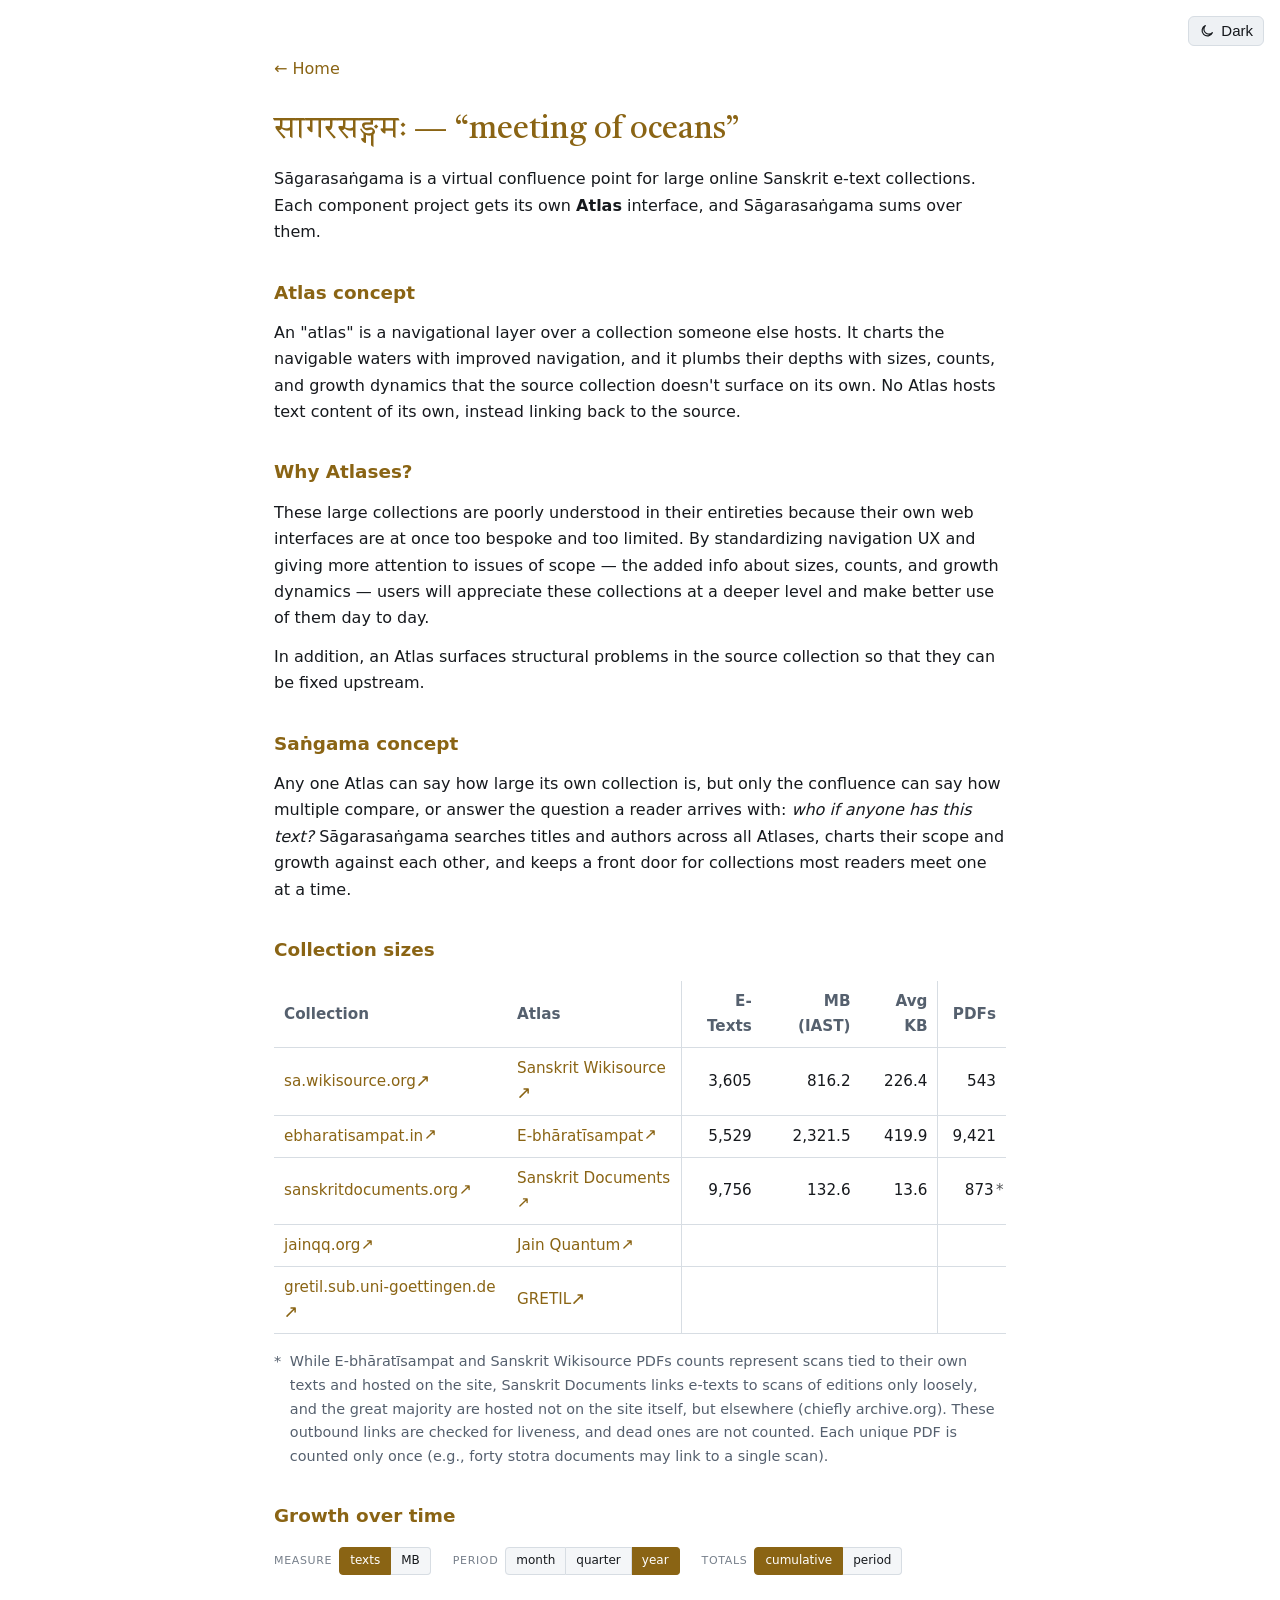
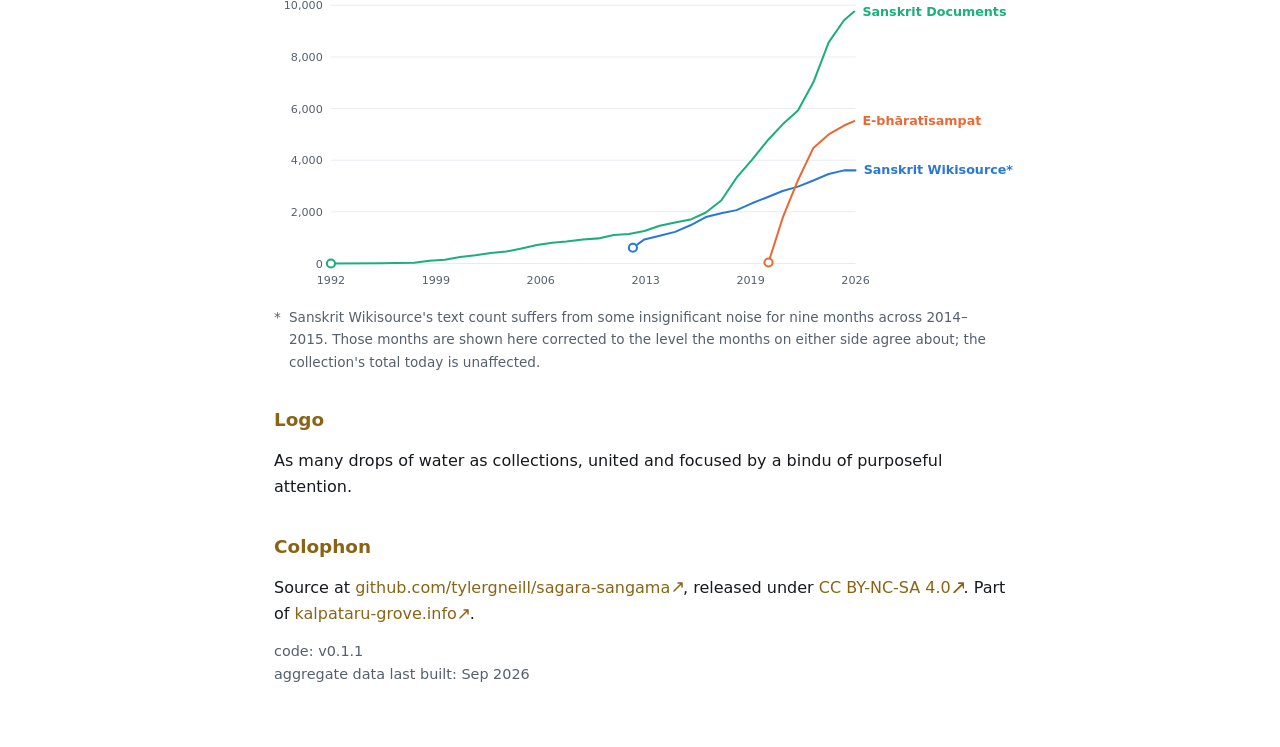
==== commit b72d175e: "Add the Jain Quantum and GRETIL Atlases to the aggregator Registered in collect_atlas_counts, collec" ====
--- a/docs/about.html
+++ b/docs/about.html
@@ -119,6 +119,22 @@
           <td class="num t-avg"></td>
           <td class="num t-pdf group-start"></td>
         </tr>
+        <tr data-slug="jain-quantum-atlas">
+          <td><a href="https://jainqq.org" target="_blank" rel="noopener">jainqq.org</a></td>
+          <td><a href="https://tylergneill.github.io/jain-quantum-atlas" target="_blank" rel="noopener">Jain Quantum</a></td>
+          <td class="num t-texts group-start"></td>
+          <td class="num t-mb"></td>
+          <td class="num t-avg"></td>
+          <td class="num t-pdf group-start"></td>
+        </tr>
+        <tr data-slug="gretil-atlas">
+          <td><a href="https://tylergneill.github.io/gretil-mirror/gretil.html" target="_blank" rel="noopener">gretil.sub.uni-goettingen.de</a></td>
+          <td><a href="https://tylergneill.github.io/gretil-atlas" target="_blank" rel="noopener">GRETIL</a></td>
+          <td class="num t-texts group-start"></td>
+          <td class="num t-mb"></td>
+          <td class="num t-avg"></td>
+          <td class="num t-pdf group-start"></td>
+        </tr>
       </tbody>
     </table>
     <p class="muted note-marked">
--- a/docs/styles.css
+++ b/docs/styles.css
@@ -351,6 +351,9 @@
 .atlas--top   { grid-column: 2; grid-row: 1; }
 .atlas--right { grid-column: 3; grid-row: 2; text-align: left; }
 .atlas--left  { grid-column: 1; grid-row: 2; text-align: right; }
+/* The two 2026-10 Atlases take row 3, flanking the empty cell under the logo. */
+.atlas--bottom-left  { grid-column: 1; grid-row: 3; text-align: right; }
+.atlas--bottom-right { grid-column: 3; grid-row: 3; text-align: left; }
 
 .atlas{ padding: 8px 0; }
 
@@ -367,6 +370,8 @@
 .atlas--top   .atlas-links, .atlas--top   .atlas-meta{ justify-content: center; }
 .atlas--right .atlas-links, .atlas--right .atlas-meta{ justify-content: flex-start; }
 .atlas--left  .atlas-links, .atlas--left  .atlas-meta{ justify-content: flex-end; }
+.atlas--bottom-right .atlas-links, .atlas--bottom-right .atlas-meta{ justify-content: flex-start; }
+.atlas--bottom-left  .atlas-links, .atlas--bottom-left  .atlas-meta{ justify-content: flex-end; }
 
 /* Both children ship empty and are filled by counts.js after first paint, so
    without a reserved height this row collapses and everything below it jumps
@@ -502,7 +507,7 @@
     width: clamp(120px, 34vw, 150px);
   }
   .atlas{ padding: 4px 0; }
-  .atlas--top, .atlas--right, .atlas--left{
+  .atlas--top, .atlas--right, .atlas--left, .atlas--bottom-left, .atlas--bottom-right{
     grid-column: 1;
     grid-row: auto;
     text-align: center;
@@ -511,7 +516,9 @@
      centre them explicitly or each Atlas keeps its desktop edge alignment. */
   .atlas--top .atlas-links,   .atlas--top .atlas-meta,
   .atlas--right .atlas-links, .atlas--right .atlas-meta,
-  .atlas--left .atlas-links,  .atlas--left .atlas-meta{
+  .atlas--left .atlas-links,  .atlas--left .atlas-meta,
+  .atlas--bottom-left .atlas-links,  .atlas--bottom-left .atlas-meta,
+  .atlas--bottom-right .atlas-links, .atlas--bottom-right .atlas-meta{
     justify-content: center;
   }
 
@@ -934,14 +941,20 @@
 .s-row--w{ --atlas: #2a78d6; }
 .s-row--e{ --atlas: #eb6834; }
 .s-row--d{ --atlas: #1baf7a; }
+.s-row--j{ --atlas: #8e5bd6; }
+.s-row--g{ --atlas: #c9a227; }
 
 :root[data-theme="dark"] .s-row--w{ --atlas: #3987e5; }
 :root[data-theme="dark"] .s-row--e{ --atlas: #d95926; }
 :root[data-theme="dark"] .s-row--d{ --atlas: #199e70; }
+:root[data-theme="dark"] .s-row--j{ --atlas: #9b6ee0; }
+:root[data-theme="dark"] .s-row--g{ --atlas: #d4ad2f; }
 
 :root[data-theme="wave"] .s-row--w{ --atlas: #5aa9f0; }
 :root[data-theme="wave"] .s-row--e{ --atlas: #f08a4b; }
 :root[data-theme="wave"] .s-row--d{ --atlas: #38c793; }
+:root[data-theme="wave"] .s-row--j{ --atlas: #b48cf0; }
+:root[data-theme="wave"] .s-row--g{ --atlas: #e6c24d; }
 
 /* How much of the hue reaches the background. Light mode can take less than
    the dark modes: a pale wash on white shows at a lower percentage than the
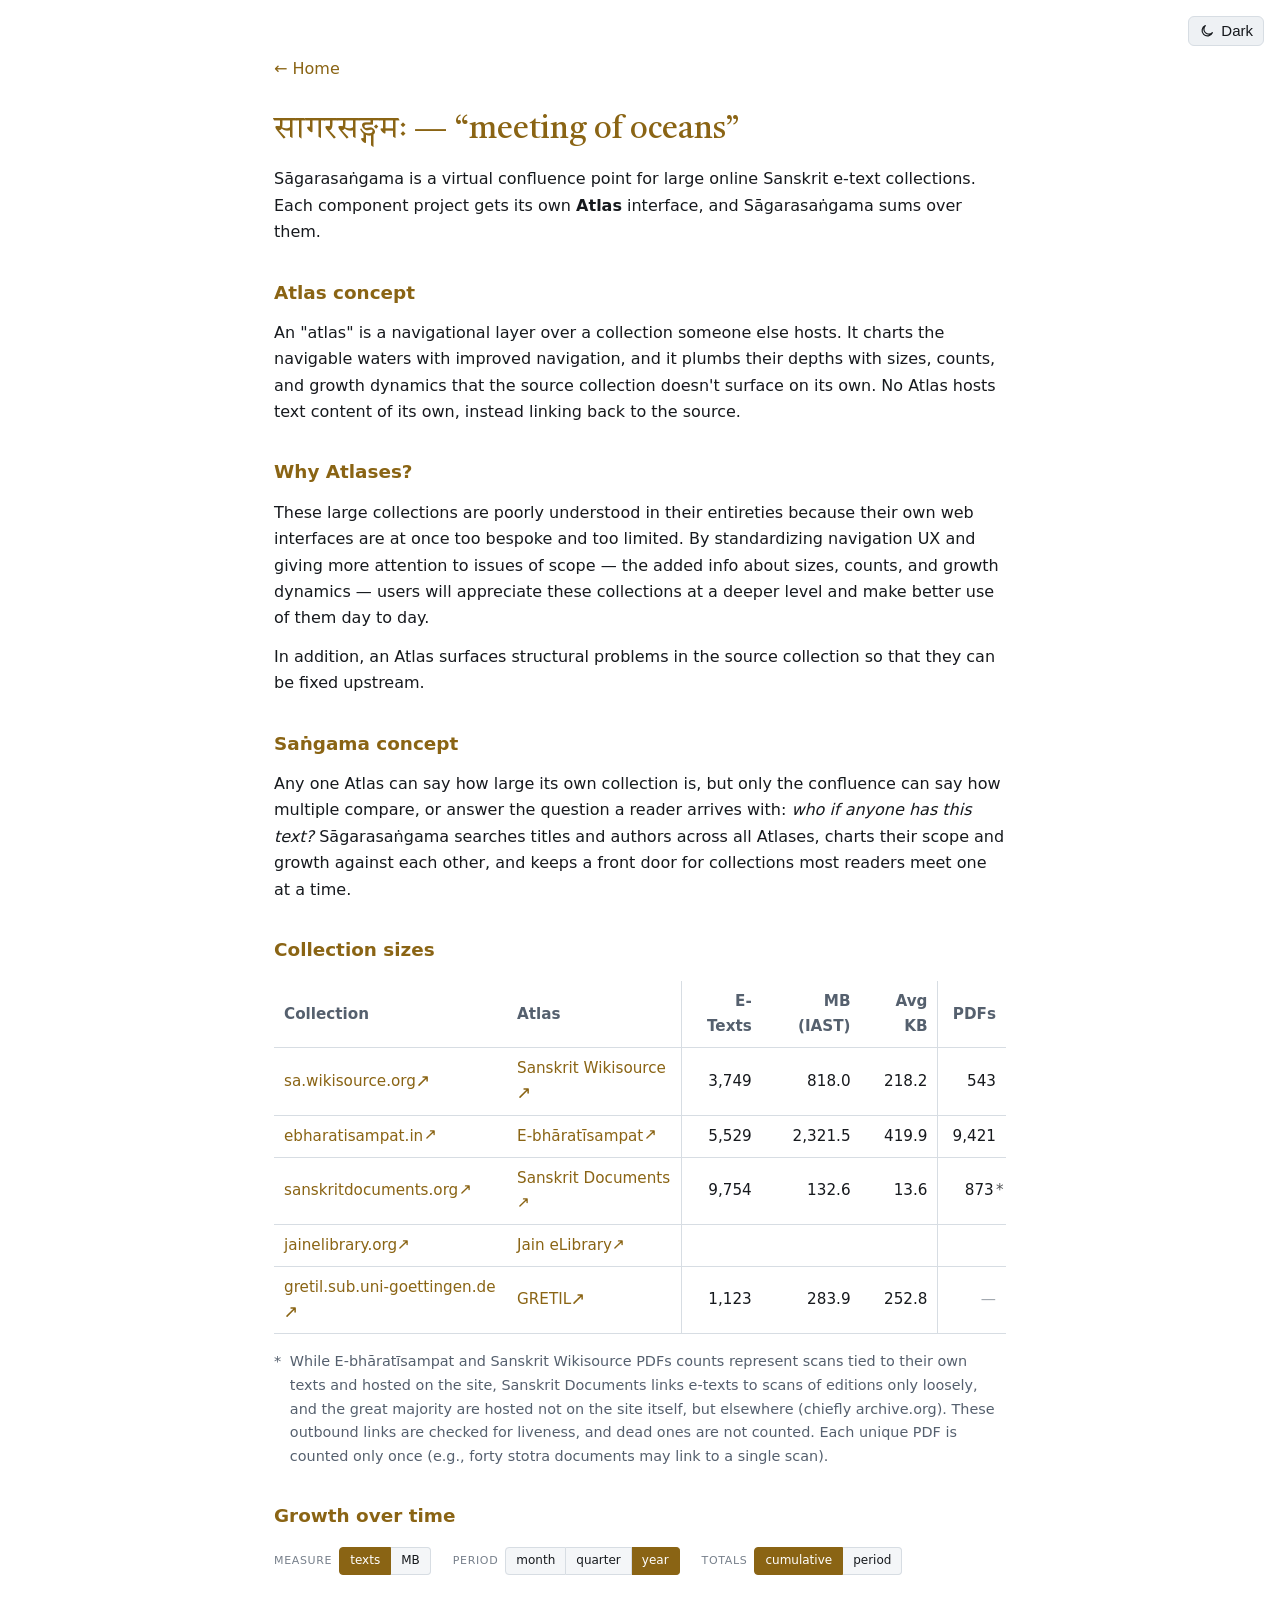
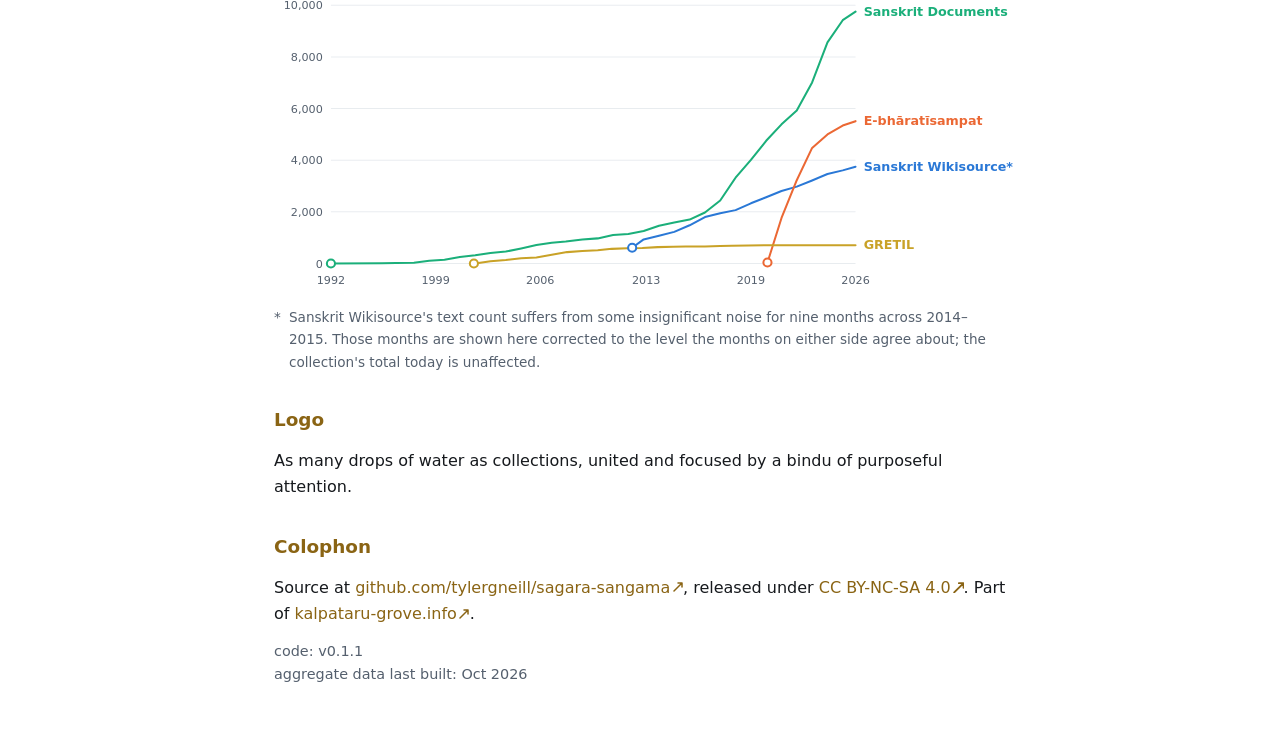
==== commit 21df55e8: "Jain Quantum Atlas is now Jain eLibrary Atlas (slug jain-elibrary-atlas) The Atlas reads both of the" ====
--- a/docs/about.html
+++ b/docs/about.html
@@ -119,9 +119,9 @@
           <td class="num t-avg"></td>
           <td class="num t-pdf group-start"></td>
         </tr>
-        <tr data-slug="jain-quantum-atlas">
-          <td><a href="https://jainqq.org" target="_blank" rel="noopener">jainqq.org</a></td>
-          <td><a href="https://tylergneill.github.io/jain-quantum-atlas" target="_blank" rel="noopener">Jain Quantum</a></td>
+        <tr data-slug="jain-elibrary-atlas">
+          <td><a href="https://jainelibrary.org" target="_blank" rel="noopener">jainelibrary.org</a></td>
+          <td><a href="https://tylergneill.github.io/jain-elibrary-atlas" target="_blank" rel="noopener">Jain eLibrary</a></td>
           <td class="num t-texts group-start"></td>
           <td class="num t-mb"></td>
           <td class="num t-avg"></td>
--- a/docs/styles.css
+++ b/docs/styles.css
@@ -338,22 +338,27 @@
 /* The logo takes the middle row of the centre column only. Row 1 above it
    belongs to the 12 o'clock Atlas, row 3 below stays empty so the left/right
    links centre on the logo rather than on the whole block. */
+.constellation{ --logo-size: clamp(150px, 26vw, 230px); }
 .logo{
   grid-column: 2;
   grid-row: 2;
   display: block;         /* an <img> is inline by default; block kills the
                              baseline gap under it */
-  width: clamp(150px, 26vw, 230px);
+  width: var(--logo-size);
   height: auto;
   justify-self: center;   /* the centre cell is wider than the logo */
 }
 
 .atlas--top   { grid-column: 2; grid-row: 1; }
-.atlas--right { grid-column: 3; grid-row: 2; text-align: left; }
-.atlas--left  { grid-column: 1; grid-row: 2; text-align: right; }
-/* The two 2026-10 Atlases take row 3, flanking the empty cell under the logo. */
-.atlas--bottom-left  { grid-column: 1; grid-row: 3; text-align: right; }
-.atlas--bottom-right { grid-column: 3; grid-row: 3; text-align: left; }
+/* The row-2 pair sits high in its row, level with the logo's upper drops
+   (2:30 and 9:30), rather than centred on the bindu; the row-3 pair below
+   the logo meets the lower drops (5 and 7). Five cards, five drops. */
+.atlas--right { grid-column: 3; grid-row: 2; text-align: left;  align-self: start; padding-top: clamp(8px, 2.2vw, 22px); }
+.atlas--left  { grid-column: 1; grid-row: 2; text-align: right; align-self: start; padding-top: clamp(8px, 2.2vw, 22px); }
+/* The row-3 pair is pulled up into the logo's lower half, level with the
+   lower drops (5 and 7 o'clock), as a fraction of the logo's own size. */
+.atlas--bottom-left  { grid-column: 1; grid-row: 3; text-align: right; align-self: start; margin-top: calc(var(--logo-size) * -0.42); }
+.atlas--bottom-right { grid-column: 3; grid-row: 3; text-align: left;  align-self: start; margin-top: calc(var(--logo-size) * -0.42); }
 
 .atlas{ padding: 8px 0; }
 
@@ -408,13 +413,12 @@
 }
 
 /* ------------------------------------------------------------- the total */
-/* The corpus total, folded into the tagline as a parenthetical rather than
-   standing as its own line under the constellation. It is a fact about the
-   collections the tagline just named, so it reads as an aside there, and the
-   page saves a whole band of vertical space. Slightly dimmer than the tagline
-   around it so it stays subordinate to the sentence it sits inside; the
-   number itself takes the body colour, as it did on its own line. */
-.tagline-total{ opacity: 0.8; white-space: nowrap; }
+/* The corpus total, a parenthetical on its own line directly under the
+   tagline (2026-10: with the IAST total beside the text count it grew too
+   long to sit inside the sentence). Still a fact about the collections the
+   tagline just named, so it stays inside the same <p>, slightly dimmer than
+   the sentence above it; the numbers take the body colour. */
+.tagline-total{ display: block; margin-top: 2px; opacity: 0.8; white-space: nowrap; }
 .tagline-total strong{ color: var(--text); font-weight: 600; }
 
 /* ---------------------------------------------------------- bottom links */
@@ -511,7 +515,15 @@
     grid-column: 1;
     grid-row: auto;
     text-align: center;
+    /* Stacked in one column, the desktop nudges toward the drops (the row-2
+       padding, the row-3 negative margin) have nothing to aim at and only
+       collide the cards. */
+    margin-top: 0;
+    padding-top: 4px;
   }
+  /* Beside its sentence the total stayed whole with nowrap; on its own line
+     at phone width it has to be allowed to wrap. */
+  .tagline-total{ white-space: normal; }
   /* The rows are flex containers, so their justify-content beats text-align --
      centre them explicitly or each Atlas keeps its desktop edge alignment. */
   .atlas--top .atlas-links,   .atlas--top .atlas-meta,
@@ -527,7 +539,12 @@
   /* The tagline's parenthetical total is the one part that may not fit beside
      its sentence on a narrow screen; nowrap keeps "(19,052 texts)" whole and
      lets it wrap as a unit to the next line. */
-  .portal-search{ margin-top: 18px; }
+  /* Stacked, the five cards push the search a long way down. The portal is a
+     flex column, so the form is reordered between the totals and the logo:
+     logo -> what is here -> how to look through it still holds for the
+     tagline's totals, and the per-collection list follows. */
+  .constellation{ order: 2; }
+  .portal-search{ order: 1; margin-top: 18px; margin-bottom: 8px; }
 }
 
 /* Top-align only when the stacked column is actually taller than the viewport.
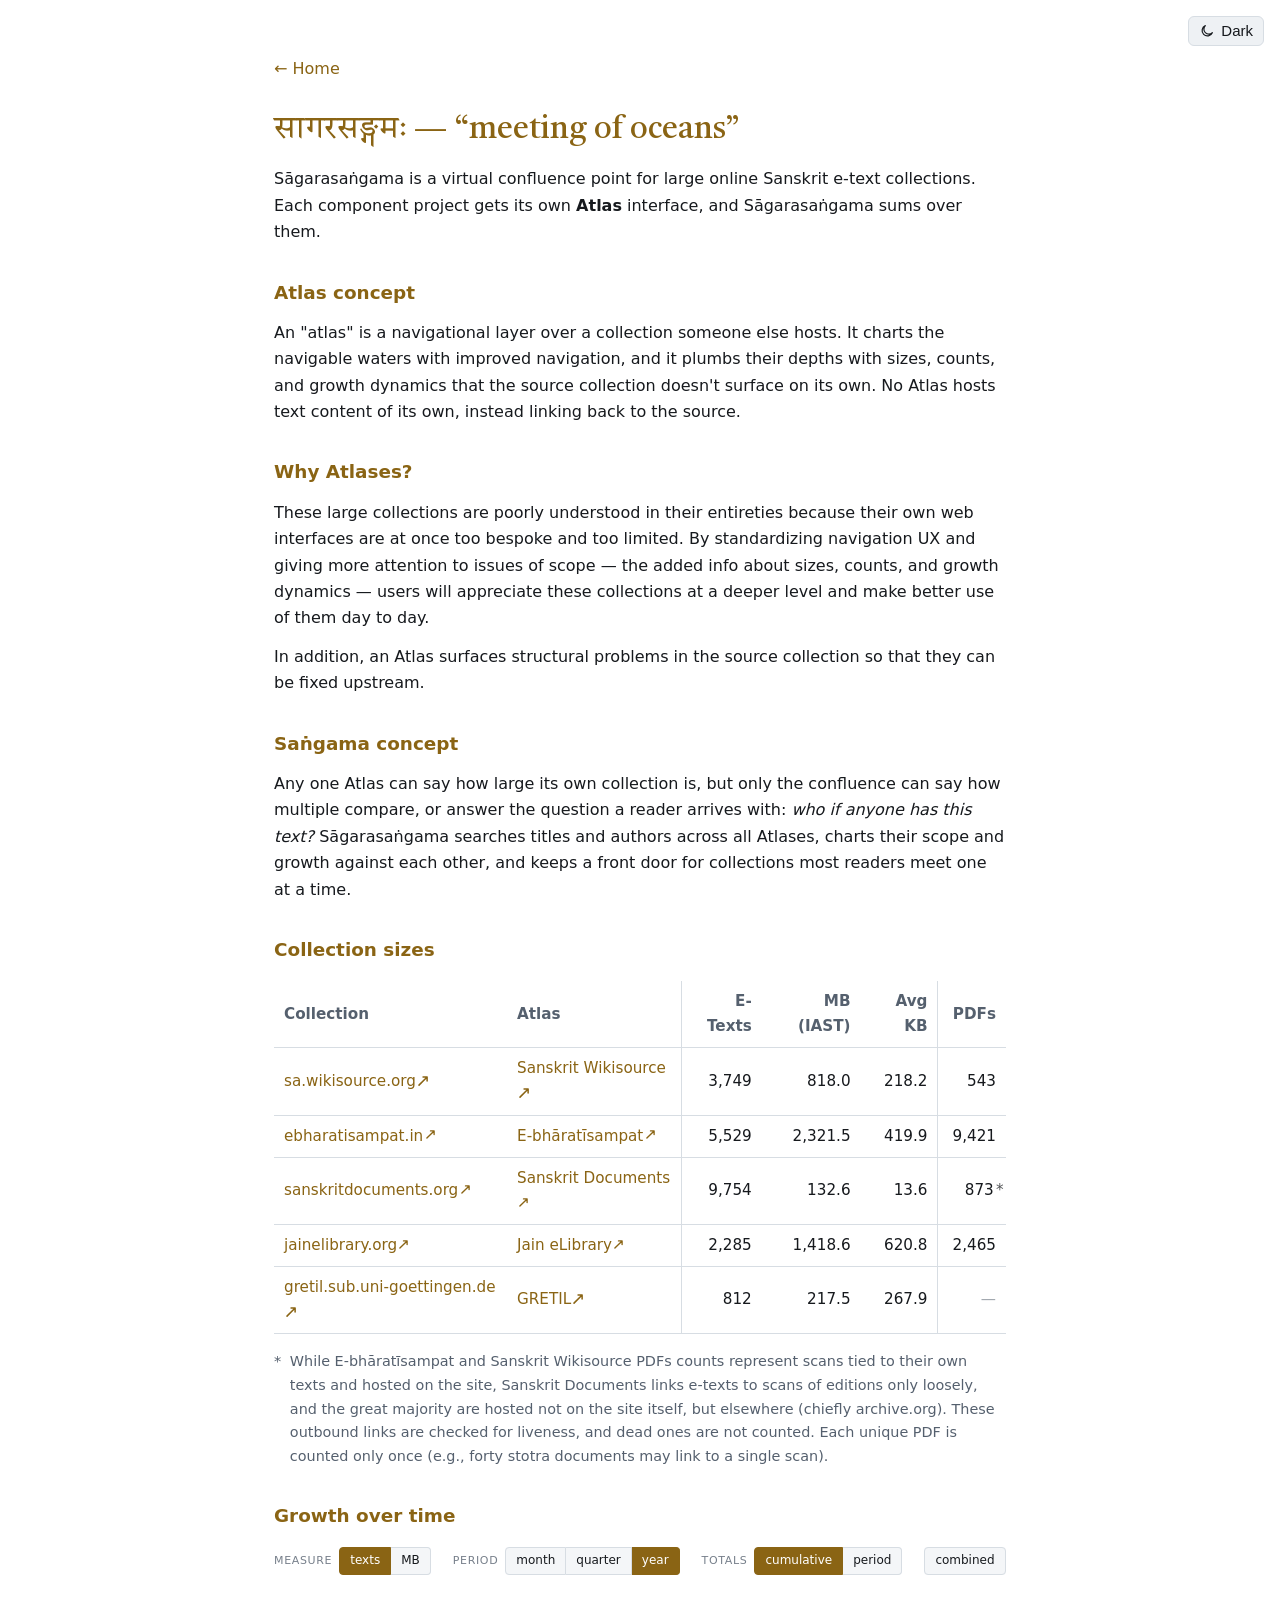
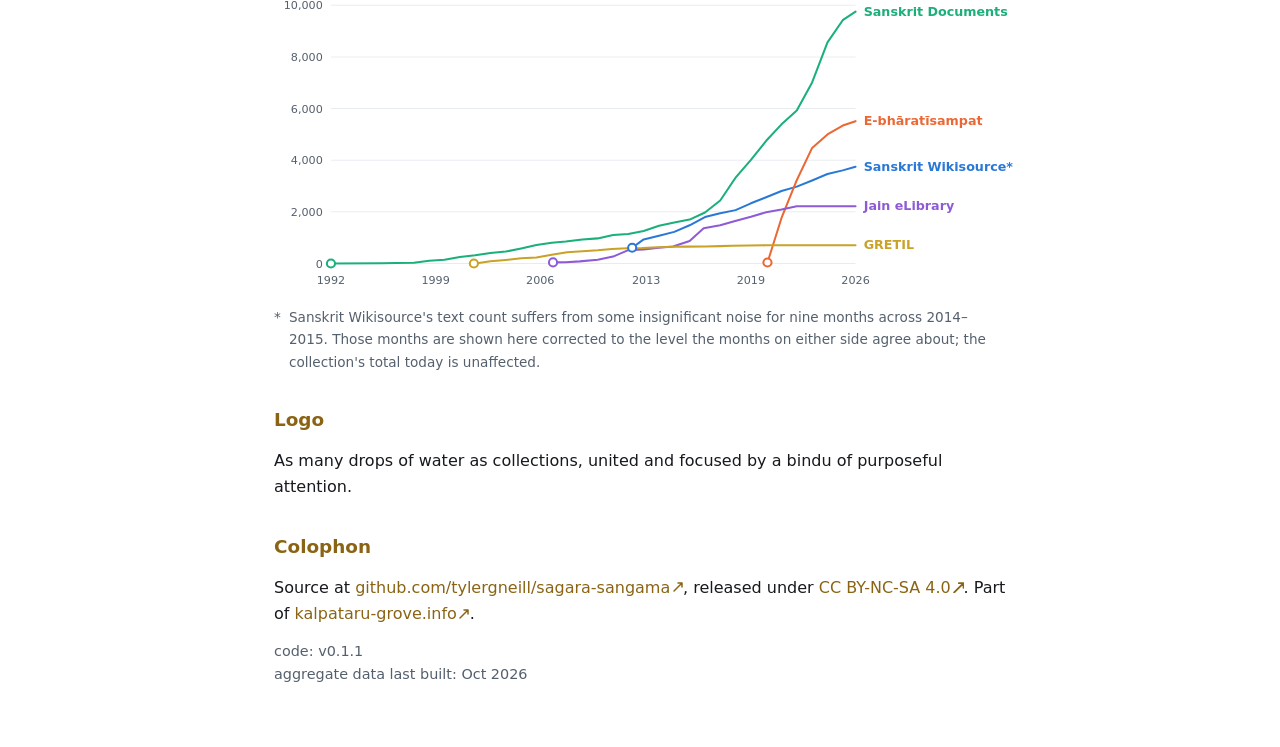
==== commit 0301655a: "Growth chart: a "combined" button for the collections switched on One on/off button after the chart'" ====
--- a/docs/about.html
+++ b/docs/about.html
@@ -179,6 +179,12 @@
                   title="What arrived in each period on its own, rather than the running total">period</button>
         </span>
       </span>
+      <span class="g-ctl-group">
+        <span class="g-switch">
+          <button type="button" class="g-switch-btn" data-axis="view" data-value="combined"
+                  title="One line: the sum of the collections switched on. Click again for a line each">combined</button>
+        </span>
+      </span>
     </div>
 
     <div id="growthChart" class="g-chart">Loading…</div>
--- a/docs/styles.css
+++ b/docs/styles.css
@@ -610,6 +610,8 @@
 }
 .g-switch-btn:first-child{ border-radius: 4px 0 0 4px; }
 .g-switch-btn:last-child{ border-radius: 0 4px 4px 0; }
+/* A one-button switch (the "combined" toggle) is both ends at once. */
+.g-switch-btn:only-child{ border-radius: 4px; }
 .g-switch-btn + .g-switch-btn{ border-left: none; }
 .g-switch-btn:hover{ background: color-mix(in srgb, currentColor 8%, transparent); }
 /* EBS hardcodes #fff on the active segment; here the accent is a light gold in
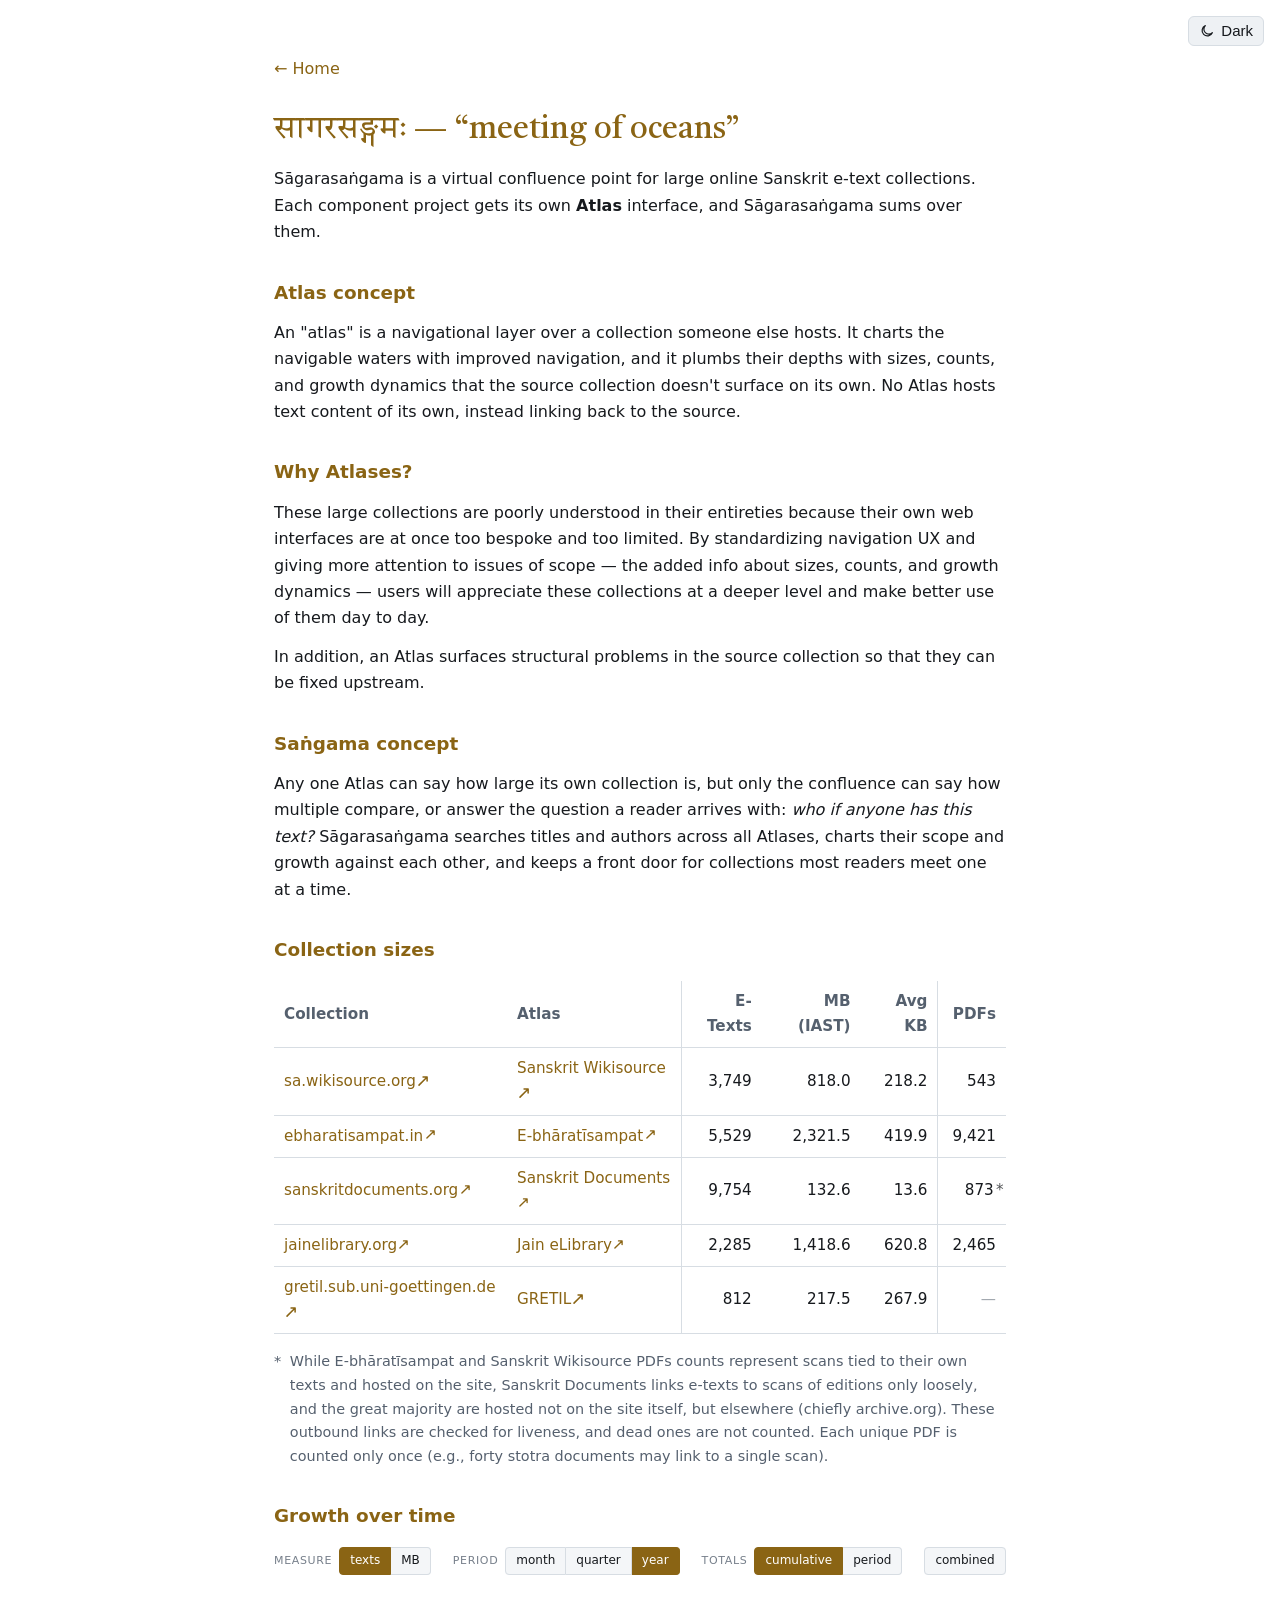
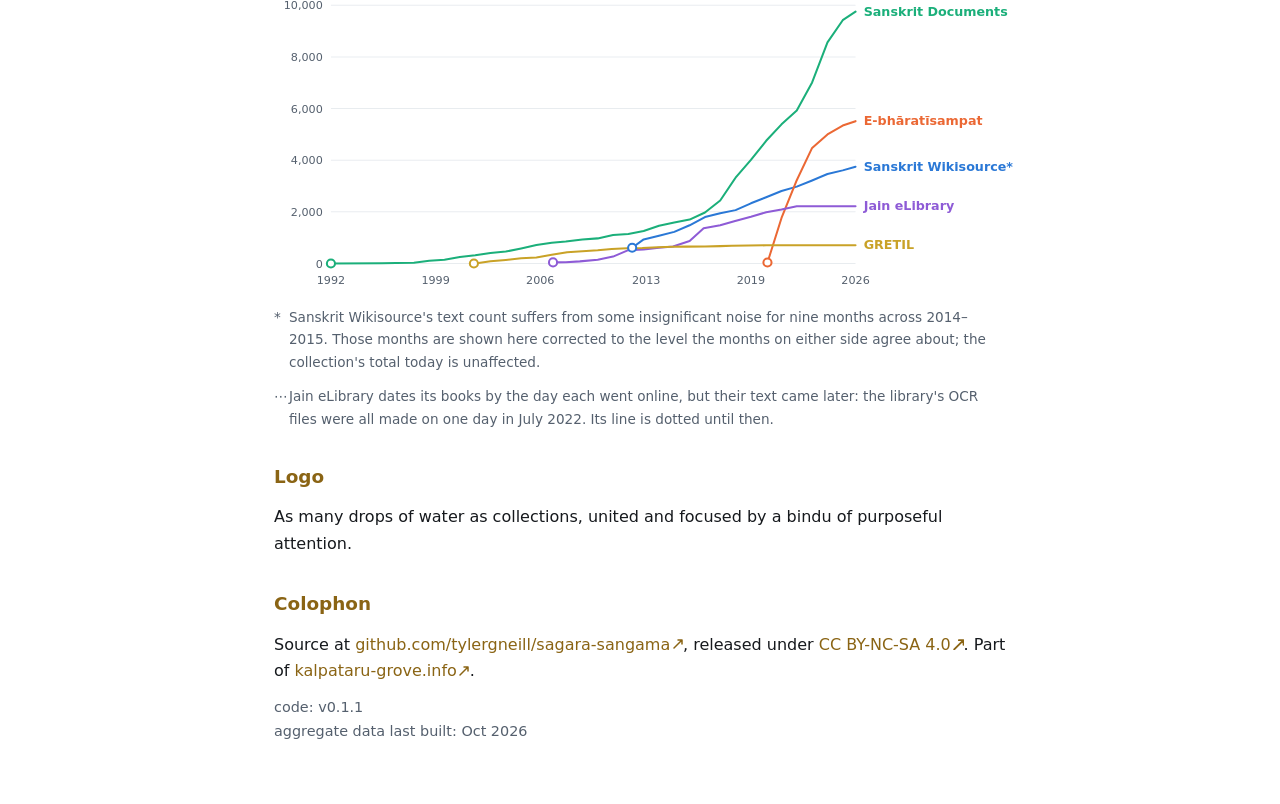
==== commit 1de57de6: "Growth chart: Jain eLibrary dotted until its text was made An Atlas's changelog may publish `text_ma" ====
--- a/docs/about.html
+++ b/docs/about.html
@@ -195,6 +195,11 @@
       Those months are shown here corrected to the level the months on either side agree about; the
       collection's total today is unaffected.
     </p>
+    <p class="g-note">
+      <span class="g-note-mark" aria-hidden="true">⋯</span>Jain eLibrary dates its books by the day
+      each went online, but their text came later: the library's OCR files were all made on one day
+      in July 2022. Its line is dotted until then.
+    </p>
 
 
     <h2>Logo</h2>
